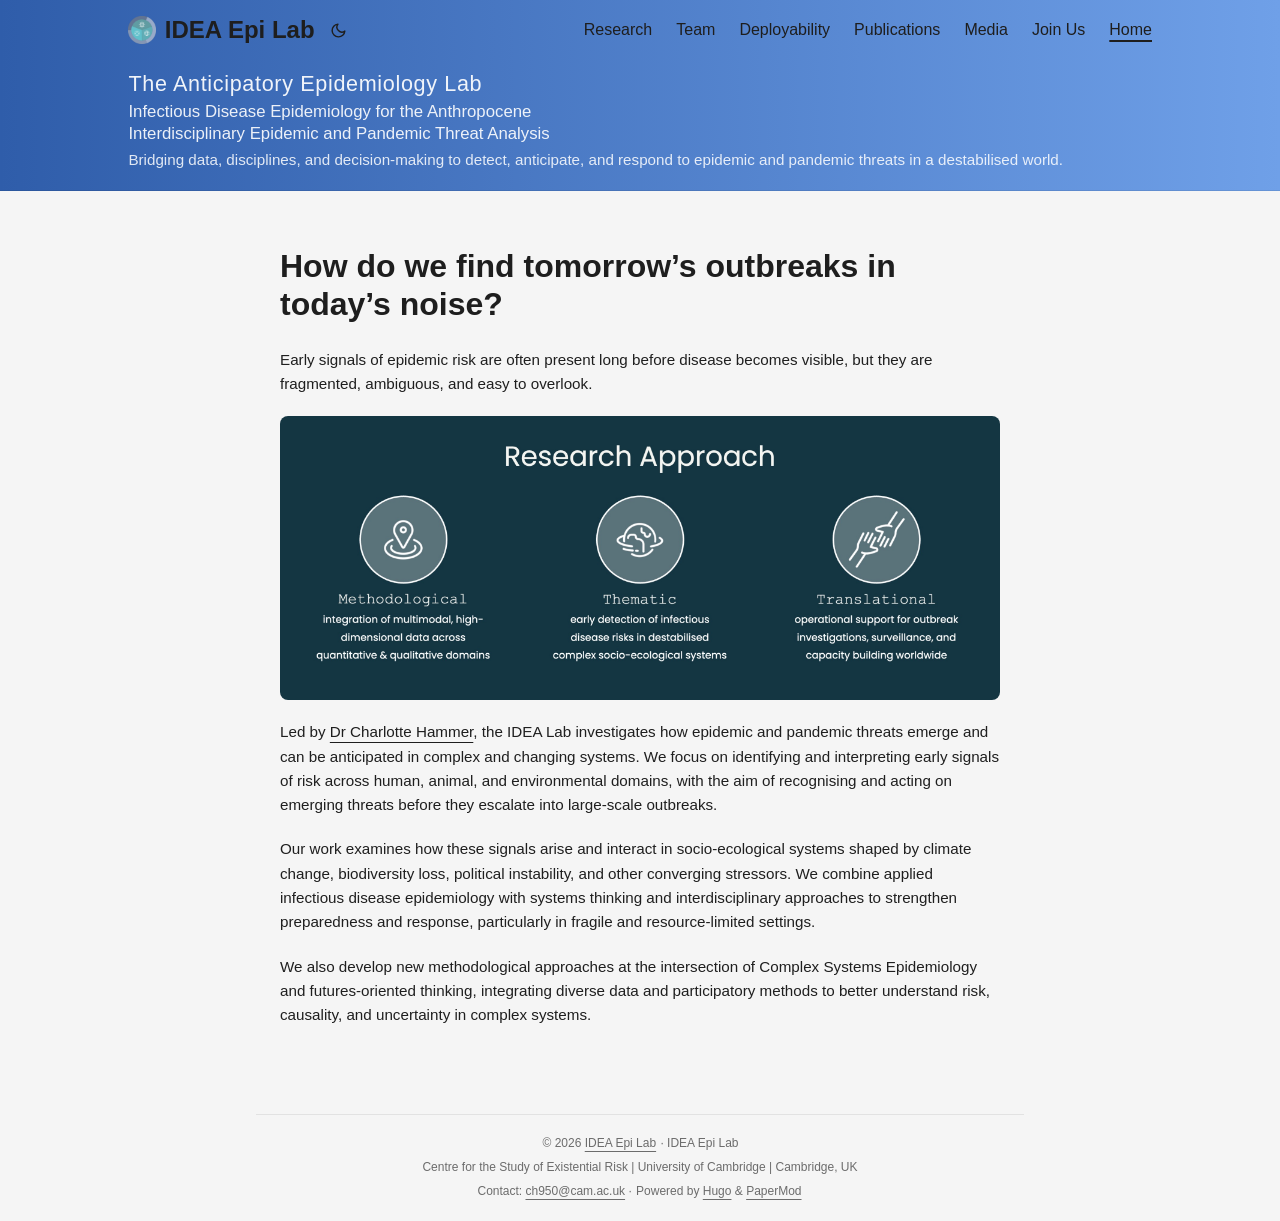
==== index.html @ 97a408ec "deploy: 36fe9ea71e158679e525eea25ab5da1176112f8e" ====
<!DOCTYPE html>
<html lang="en" dir="auto" data-theme="auto">

<head>
	<meta name="generator" content="Hugo 0.146.0"><meta charset="utf-8">
<meta http-equiv="X-UA-Compatible" content="IE=edge">
<meta name="viewport" content="width=device-width, initial-scale=1, shrink-to-fit=no">
<meta name="robots" content="index, follow">
<title>IDEA Epi Lab</title>

<meta name="description" content="">
<meta name="author" content="">
<link rel="canonical" href="/">
<link crossorigin="anonymous" href="/assets/css/stylesheet.9a3ee8f517fe91c975bdb61c42808f96fb627e36f46a444dd2a54beb703bd7c6.css" integrity="sha256-mj7o9Rf&#43;kcl1vbYcQoCPlvtifjb0akRN0qVL63A718Y=" rel="preload stylesheet" as="style">
<link rel="icon" href="/favicon.ico">
<link rel="icon" type="image/png" sizes="16x16" href="/favicon-16x16.png">
<link rel="icon" type="image/png" sizes="32x32" href="/favicon-32x32.png">
<link rel="apple-touch-icon" href="/apple-touch-icon.png">
<link rel="mask-icon" href="/safari-pinned-tab.svg">
<meta name="theme-color" content="#2e2e33">
<meta name="msapplication-TileColor" content="#2e2e33">
<link rel="alternate" type="application/rss+xml" href="/index.xml" title="rss">
<link rel="alternate" hreflang="en" href="/">
<noscript>
    <style>
        #theme-toggle,
        .top-link {
            display: none;
        }

    </style>
    <style>
        @media (prefers-color-scheme: dark) {
            :root {
                --theme: rgb(29, 30, 32);
                --entry: rgb(46, 46, 51);
                --primary: rgb(218, 218, 219);
                --secondary: rgb(155, 156, 157);
                --tertiary: rgb(65, 66, 68);
                --content: rgb(196, 196, 197);
                --code-block-bg: rgb(46, 46, 51);
                --code-bg: rgb(55, 56, 62);
                --border: rgb(51, 51, 51);
                color-scheme: dark;
            }

            .list {
                background: var(--theme);
            }

            .toc {
                background: var(--entry);
            }
        }

    </style>
</noscript>
<script>
    if (localStorage.getItem("pref-theme") === "dark") {
        document.querySelector("html").dataset.theme = 'dark';
    } else if (localStorage.getItem("pref-theme") === "light") {
       document.querySelector("html").dataset.theme = 'light';
    } else if (window.matchMedia('(prefers-color-scheme: dark)').matches) {
        document.querySelector("html").dataset.theme = 'dark';
    } else {
        document.querySelector("html").dataset.theme = 'light';
    }

</script><meta property="og:url" content="/">
  <meta property="og:site_name" content="IDEA Epi Lab">
  <meta property="og:title" content="IDEA Epi Lab">
  <meta property="og:description" content="How do we find tomorrow’s outbreaks in today’s noise? Early signals of epidemic risk are often present long before disease becomes visible, but they are fragmented, ambiguous, and easy to overlook.
Led by Dr Charlotte Hammer, the IDEA Lab investigates how epidemic and pandemic threats emerge and can be anticipated in complex and changing systems. We focus on identifying and interpreting early signals of risk across human, animal, and environmental domains, with the aim of recognising and acting on emerging threats before they escalate into large-scale outbreaks.">
  <meta property="og:locale" content="en">
  <meta property="og:type" content="website">

  <meta name="twitter:card" content="summary">
  <meta name="twitter:title" content="IDEA Epi Lab">
  <meta name="twitter:description" content="How do we find tomorrow’s outbreaks in today’s noise? Early signals of epidemic risk are often present long before disease becomes visible, but they are fragmented, ambiguous, and easy to overlook.
Led by Dr Charlotte Hammer, the IDEA Lab investigates how epidemic and pandemic threats emerge and can be anticipated in complex and changing systems. We focus on identifying and interpreting early signals of risk across human, animal, and environmental domains, with the aim of recognising and acting on emerging threats before they escalate into large-scale outbreaks.">

<script type="application/ld+json">
{
  "@context": "https://schema.org",
  "@type": "Organization",
  "name": "IDEA Epi Lab",
  "url": "/",
  "description": "",
  "logo": "/favicon.ico",
  "sameAs": [
      
  ]
}
</script>
</head>
<body class="list" id="top">
    <header class="header" style="background: linear-gradient(90deg, #2F5DAA 0%, #6FA0E8 100%);">
    <nav class="header-nav">
        <div class="logo">
            <a href="/" accesskey="h" title="IDEA Epi Lab (Alt + H)">
                <img src="/assets/images/icon-2.png" alt="" aria-label="logo"
                    height="28">IDEA Epi Lab</a>
            <div class="logo-switches">
                <button id="theme-toggle" class="theme-toggle" accesskey="t" title="(Alt + T)" aria-label="Toggle theme">
                    <svg class="moon" xmlns="http://www.w3.org/2000/svg" width="17" height="17" viewBox="0 0 24 24"
                        fill="none" stroke="currentColor" stroke-width="2" stroke-linecap="round"
                        stroke-linejoin="round">
                        <path d="M21 12.79A9 9 0 1 1 11.21 3 7 7 0 0 0 21 12.79z"></path>
                    </svg>
                    <svg class="sun" xmlns="http://www.w3.org/2000/svg" width="17" height="17" viewBox="0 0 24 24"
                        fill="none" stroke="currentColor" stroke-width="2" stroke-linecap="round"
                        stroke-linejoin="round">
                        <circle cx="12" cy="12" r="5"></circle>
                        <line x1="12" y1="1" x2="12" y2="3"></line>
                        <line x1="12" y1="21" x2="12" y2="23"></line>
                        <line x1="4.22" y1="4.22" x2="5.64" y2="5.64"></line>
                        <line x1="18.36" y1="18.36" x2="19.78" y2="19.78"></line>
                        <line x1="1" y1="12" x2="3" y2="12"></line>
                        <line x1="21" y1="12" x2="23" y2="12"></line>
                        <line x1="4.22" y1="19.78" x2="5.64" y2="18.36"></line>
                        <line x1="18.36" y1="5.64" x2="19.78" y2="4.22"></line>
                    </svg>
                </button>
            </div>
        </div>
        <ul id="menu" class="menu">
            <li>
                <a href="/research/" title="Research">
                    <span>Research</span>
                </a>
            </li>
            <li>
                <a href="/team/" title="Team">
                    <span>Team</span>
                </a>
            </li>
            <li>
                <a href="/deployability/" title="Deployability">
                    <span>Deployability</span>
                </a>
            </li>
            <li>
                <a href="/publications/" title="Publications">
                    <span>Publications</span>
                </a>
            </li>
            <li>
                <a href="/media/" title="Media">
                    <span>Media</span>
                </a>
            </li>
            <li>
                <a href="/join/" title="Join Us">
                    <span>Join Us</span>
                </a>
            </li>
            <li>
                <a href="/" title="Home">
                    <span class="active">Home</span>
                </a>
            </li>
        </ul>
    </nav>
    
<div style="
  background: linear-gradient(90deg, #2F5DAA 0%, #6FA0E8 100%);
  color: white;
  width: 100%;
  border-bottom: 1px solid rgba(0,0,0,0.08);
">

  <div style="
  width: min(1100px, 100%);
  margin: 0 auto;
  padding: 0.7rem 1.5rem 1.2rem 2.4rem;
  box-sizing: border-box;
">

    <div style="
  font-weight: 500;
  font-size: 1.35rem;
  line-height: 1.25;
  color: rgba(255,255,255,0.92);
  letter-spacing: 0.03em;
">
  The Anticipatory Epidemiology Lab
</div>


    <div style="
      font-weight: 500;
      font-size: 1.05rem;
      margin-top: 0.18rem;
      line-height: 1.3;
      color: rgba(255,255,255,0.9);
    ">
      Infectious Disease Epidemiology for the Anthropocene<br>
      Interdisciplinary Epidemic and Pandemic Threat Analysis
    </div>

    <div style="
      font-weight: 400;
      font-size: 0.95rem;
      margin-top: 0.35rem;
      line-height: 1.35;
      color: rgba(255,255,255,0.85);
    ">
      Bridging data, disciplines, and decision-making to detect, anticipate, and respond to epidemic and pandemic threats in a destabilised world.
    </div>

  </div>
</div>
    
</header>

<main class="main"> 
<div class="post-content md-content"><h2 id="how-do-we-find-tomorrows-outbreaks-in-todays-noise">How do we find tomorrow’s outbreaks in today’s noise?<a hidden class="anchor" aria-hidden="true" href="#how-do-we-find-tomorrows-outbreaks-in-todays-noise">#</a></h2>
<p>Early signals of epidemic risk are often present long before disease becomes visible, but they are fragmented, ambiguous, and easy to overlook.</p>
<p><img alt="Research Approach" loading="lazy" src="/assets/images/research_approach.jpg"></p>
<p>Led by <a href="/team/">Dr Charlotte Hammer</a>, the IDEA Lab investigates how epidemic and pandemic threats emerge and can be anticipated in complex and changing systems. We focus on identifying and interpreting early signals of risk across human, animal, and environmental domains, with the aim of recognising and acting on emerging threats before they escalate into large-scale outbreaks.</p>
<p>Our work examines how these signals arise and interact in socio-ecological systems shaped by climate change, biodiversity loss, political instability, and other converging stressors. We combine applied infectious disease epidemiology with systems thinking and interdisciplinary approaches to strengthen preparedness and response, particularly in fragile and resource-limited settings.</p>
<p>We also develop new methodological approaches at the intersection of Complex Systems Epidemiology and futures-oriented thinking, integrating diverse data and participatory methods to better understand risk, causality, and uncertainty in complex systems.</p>


</div>
    </main>
    
<footer class="footer">
        <span>&copy; 2026 <a href="/">IDEA Epi Lab</a></span> · 
        IDEA Epi Lab<br>
Centre for the Study of Existential Risk |
University of Cambridge |
Cambridge, UK<br>
Contact: <a href="mailto:ch950@cam.ac.uk">ch950@cam.ac.uk</a> · 

    
    
    <span>
        Powered by
        <a href="https://gohugo.io/?utm_source=papermod" rel="noopener" target="_blank">Hugo</a> &
        <a href="https://github.com/adityatelange/hugo-PaperMod/" rel="noopener" target="_blank">PaperMod</a>
    </span>
</footer>
<a href="#top" id="top-link" class="top-link hidden" aria-label="go to top" title="Go to Top (Alt + G)" accesskey="g">
    <svg xmlns="http://www.w3.org/2000/svg" viewBox="0 0 24 24" fill="none" stroke="currentColor" stroke-width="2"
        stroke-linecap="round" stroke-linejoin="round" class="feather feather-chevrons-up">
        <polyline points="17 11 12 6 7 11"></polyline>
        <polyline points="17 18 12 13 7 18"></polyline>
    </svg>
</a>

<script>
    let menu = document.getElementById('menu');
    if (menu) {
        
        const scrollPosition = localStorage.getItem("menu-scroll-position");
        if (scrollPosition) {
            menu.scrollLeft = parseInt(scrollPosition, 10);
        }
        
        menu.onscroll = function () {
            localStorage.setItem("menu-scroll-position", menu.scrollLeft);
        }
    }

    document.querySelectorAll('a[href^="#"]').forEach(anchor => {
        anchor.addEventListener("click", function (e) {
            e.preventDefault();
            var id = this.getAttribute("href").substr(1);
            if (!window.matchMedia('(prefers-reduced-motion: reduce)').matches) {
                document.querySelector(`[id='${decodeURIComponent(id)}']`).scrollIntoView({
                    behavior: "smooth"
                });
            } else {
                document.querySelector(`[id='${decodeURIComponent(id)}']`).scrollIntoView();
            }
            if (id === "top") {
                history.replaceState(null, null, " ");
            } else {
                history.pushState(null, null, `#${id}`);
            }
        });
    });

</script>
<script>
    var toplink = document.getElementById("top-link");
    window.onscroll = function () {
        const scrollThreshold = window.innerHeight;
        if (document.body.scrollTop > scrollThreshold || document.documentElement.scrollTop > scrollThreshold) {
            toplink.classList.remove("hidden");
        } else {
            toplink.classList.add("hidden");
        }
    };

</script>
<script>
    document.getElementById("theme-toggle").addEventListener("click", () => {
        const html = document.querySelector("html");
        if (html.dataset.theme === "dark") {
            html.dataset.theme = 'light';
            localStorage.setItem("pref-theme", 'light');
        } else {
            html.dataset.theme = 'dark';
            localStorage.setItem("pref-theme", 'dark');
        }
    })

</script>
</body>

</html>
---- assets/css/stylesheet.9a3ee8f517fe91c975bdb61c42808f96fb627e36f46a444dd2a54beb703bd7c6.css ----
/*
  PaperMod v8+
  License: MIT https://github.com/adityatelange/hugo-PaperMod/blob/master/LICENSE
  Copyright (c) 2020 nanxiaobei and adityatelange
  Copyright (c) 2021-2026 adityatelange
*/
:root{--gap:24px;--content-gap:20px;--nav-width:1024px;--main-width:720px;--header-height:60px;--footer-height:60px;--radius:8px;--theme:rgb(255, 255, 255);--entry:rgb(255, 255, 255);--primary:rgb(30, 30, 30);--secondary:rgb(108, 108, 108);--tertiary:rgb(214, 214, 214);--content:rgb(31, 31, 31);--code-block-bg:rgb(28, 29, 33);--code-bg:rgb(245, 245, 245);--border:rgb(238, 238, 238);color-scheme:light}:root[data-theme=dark]{--theme:rgb(29, 30, 32);--entry:rgb(46, 46, 51);--primary:rgb(218, 218, 219);--secondary:rgb(155, 156, 157);--tertiary:rgb(65, 66, 68);--content:rgb(196, 196, 197);--code-block-bg:rgb(46, 46, 51);--code-bg:rgb(55, 56, 62);--border:rgb(51, 51, 51);color-scheme:dark}.list{background:var(--code-bg)}[data-theme=dark] .list{background:var(--theme)}*,::after,::before{box-sizing:border-box}html{-webkit-tap-highlight-color:transparent;overflow-y:scroll;-webkit-text-size-adjust:100%;text-size-adjust:100%}a,button,body,h1,h2,h3,h4,h5,h6{color:var(--primary)}body{font-family:-apple-system,BlinkMacSystemFont,segoe ui,Roboto,Oxygen,Ubuntu,Cantarell,open sans,helvetica neue,sans-serif;font-size:18px;line-height:1.6;word-break:break-word;background:var(--theme)}article,aside,figcaption,figure,footer,header,hgroup,main,nav,section,table{display:block}h1,h2,h3,h4,h5,h6{line-height:1.2}h1,h2,h3,h4,h5,h6,p{margin-top:0;margin-bottom:0}ul{padding:0}a{text-decoration:none}body,figure,ul{margin:0}table{width:100%;border-collapse:collapse;border-spacing:0;overflow-x:auto;word-break:keep-all}button,input,textarea{padding:0;font:inherit;background:0 0;border:0}input,textarea{outline:0}button,input[type=button],input[type=submit]{cursor:pointer}input:-webkit-autofill,textarea:-webkit-autofill{box-shadow:0 0 0 50px var(--theme)inset}img{display:block;max-width:100%}.not-found{position:absolute;left:0;right:0;display:flex;align-items:center;justify-content:center;height:80%;font-size:160px;font-weight:700}.archive-posts{width:100%;font-size:16px}.archive-year{margin-top:40px}.archive-year:not(:last-of-type){border-bottom:2px solid var(--border)}.archive-month{display:flex;align-items:flex-start;padding:10px 0}.archive-month-header{margin:25px 0;width:200px}.archive-month:not(:last-of-type){border-bottom:1px solid var(--border)}.archive-entry{position:relative;padding:5px;margin:10px 0}.archive-entry-title{margin:5px 0;font-weight:400}.archive-count,.archive-meta{color:var(--secondary);font-size:14px}.footer,.top-link{font-size:12px;color:var(--secondary)}.footer{max-width:calc(var(--main-width) + var(--gap) * 2);margin:auto;padding:calc((var(--footer-height) - var(--gap))/2)var(--gap);text-align:center;line-height:24px}.footer span{margin-inline-start:1px;margin-inline-end:1px}.footer span:last-child{white-space:nowrap}.footer a{color:inherit;text-underline-offset:.25rem;text-decoration:underline}.top-link{position:fixed;bottom:4rem;right:2rem;z-index:99;background:var(--tertiary);width:2.5rem;height:2.5rem;padding:10px;border-radius:64px;transition:visibility .3s,opacity .3s cubic-bezier(.4,0,1,1)}.hidden{visibility:hidden;opacity:0}.top-link,.top-link svg{filter:drop-shadow(0 0 0 var(--theme))}.footer a:hover,.top-link:hover{color:var(--primary)}.header-nav{display:flex;flex-wrap:wrap;justify-content:space-between;max-width:calc(var(--nav-width) + var(--gap) * 2);margin:auto;line-height:var(--header-height);padding:0 var(--gap);column-gap:var(--gap)}.header-nav a{display:block}.logo,.menu{display:flex}.logo{align-items:center;column-gap:.55rem;flex-wrap:wrap}.logo a{font-size:24px;font-weight:700;display:flex;align-items:center;column-gap:.55rem}.logo a img,.logo a svg{pointer-events:none;border-radius:6px}.theme-toggle{padding:0 .4rem}[data-theme=dark] .moon{display:none}[data-theme=light] .sun{display:none}.logo-switches{display:inline-flex;gap:.4rem;align-items:inherit;min-height:stretch;flex-wrap:inherit}.logo-switches>*{min-height:inherit;align-items:center;display:inline-flex}.nav-sep{color:var(--secondary)}.lang-menu *{display:inherit;min-height:inherit;align-items:inherit}.lang-menu a{font-size:1rem;font-weight:500;padding:0 .4rem;display:inline-flex}.menu{list-style:none;word-break:keep-all;overflow-x:auto;white-space:nowrap;column-gap:var(--gap)}.menu a{font-size:16px}.menu .active{font-weight:500;text-decoration:underline;text-underline-offset:.3rem;text-decoration-thickness:2px}.main{position:relative;min-height:calc(100vh - var(--header-height) - var(--footer-height));max-width:calc(var(--main-width) + var(--gap) * 2);margin:auto;padding:var(--gap)}.page-header h1{font-size:40px}.pagination{display:flex}.pagination a{color:var(--theme);font-size:13px;line-height:36px;background:var(--primary);border-radius:calc(36px/2);padding:0 16px}.pagination .next{margin-inline-start:auto}.social-icons a{display:inline-flex;padding:10px}.social-icons a svg{height:26px;width:26px}code{direction:ltr}div.highlight,pre{position:relative}.copy-code{display:none;position:absolute;top:4px;right:4px;color:rgba(255,255,255,.8);background:rgba(78,78,78,.8);border-radius:var(--radius);padding:0 5px;font-size:14px;user-select:none}div.highlight:hover .copy-code,pre:hover .copy-code{display:block}.md-content h3,.md-content h4,.md-content h5,.md-content h6{margin:24px 0 16px}.md-content h1{margin:40px auto 32px;font-size:40px}.md-content h2{margin:32px auto 24px;font-size:32px}.md-content h3{font-size:24px}.md-content h4{font-size:16px}.md-content h5{font-size:14px}.md-content h6{font-size:12px}.md-content a:not(.anchor){text-underline-offset:.3rem;text-decoration:underline}.md-content del{text-decoration:line-through}.md-content dl:not(:last-child),.md-content ol:not(:last-child),.md-content p:not(:last-child),.md-content figure:not(:last-child),.md-content ul:not(:last-child){margin-bottom:var(--content-gap)}.md-content ol,.md-content ul{padding-inline-start:1.25rem}.md-content li{margin-top:.3rem}.md-content li p{margin-bottom:0}.md-content dl{display:flex;flex-wrap:wrap;margin:0}.md-content dt{width:25%;font-weight:700}.md-content dd{width:75%;margin-inline-start:0;padding-inline-start:10px}.md-content dd~dd,.md-content dt~dt{margin-top:10px}.md-content table{margin-bottom:var(--content-gap)}.md-content table th,.md-content table:not(.highlighttable,.highlight table,.gist .highlight) td{min-width:80px;padding:6px 13px;line-height:1.5;border:1px solid var(--border)}.md-content table th{text-align:start}.md-content table:not(.highlighttable) td code:only-child{margin:auto 0}.md-content .highlight table{border-radius:var(--radius)}.md-content .highlight:not(table){margin-bottom:var(--content-gap);background:var(--code-block-bg)!important;border-radius:var(--radius);direction:ltr}.md-content li>.highlight{margin-inline-end:0}.md-content ul pre{margin-inline-start:calc(var(--gap) * -2)}.md-content .highlight pre{margin:0}.md-content .highlighttable{table-layout:fixed}.md-content .highlighttable td:first-child{width:40px}.md-content .highlighttable td .linenodiv{padding-inline-end:0!important}.md-content .highlighttable td .highlight,.md-content .highlighttable td .linenodiv pre{margin-bottom:0}.post-content code{padding:.2rem .3rem;font-size:.78em;line-height:1.5;background:var(--code-bg);border-radius:.2rem}.md-content pre code{display:grid;margin:auto 0;padding:10px;color:#d5d5d6;background:var(--code-block-bg)!important;border-radius:var(--radius);overflow-x:auto;word-break:break-all}.md-content blockquote{margin:1rem 0;padding-inline-start:1rem;border-inline-start:.3rem solid var(--content)}.md-content hr{margin:30px 0;height:2px;background:var(--tertiary);border:0}.md-content iframe{max-width:100%}.md-content img{border-radius:var(--radius);margin:1rem 0}.md-content img[src*="#center"]{margin:1rem auto}.md-content figure.align-center{text-align:center}.md-content figure>figcaption{color:var(--primary);font-size:16px;font-weight:700;margin:8px 0 16px}.md-content figure>figcaption>p{color:var(--secondary);font-size:14px;font-weight:400}.md-content h1:hover .anchor,.md-content h2:hover .anchor,.md-content h3:hover .anchor,.md-content h4:hover .anchor,.md-content h5:hover .anchor,.md-content h6:hover .anchor{display:inline-flex;color:var(--secondary);margin-inline-start:.5em;font-weight:500;user-select:none}.anchor:hover{color:var(--content)!important}.md-content img.in-text{display:inline;margin:auto}mark{border-radius:2px;padding:0 2px}audio{display:block;width:100%;border:1px solid var(--border);border-radius:var(--radius);overflow:hidden;height:2.5rem;margin-bottom:var(--content-gap)}audio::-webkit-media-controls-enclosure{border-radius:0}video{border:1px solid var(--code-bg);border-radius:var(--radius);max-width:100%}.first-entry{position:relative;display:flex;flex-direction:column;justify-content:center;min-height:320px;margin:var(--gap)0 calc(var(--gap) * 2)}.first-entry .entry-header{overflow:hidden;display:-webkit-box;-webkit-box-orient:vertical;-webkit-line-clamp:3}.first-entry .entry-header h1{font-size:34px;line-height:1.3}.first-entry .entry-header h2{font-size:40px}.first-entry .entry-content{margin:14px 0;font-size:16px;-webkit-line-clamp:3}.first-entry .entry-footer{font-size:14px}.home-info .entry-content{--content-gap:0.5rem;-webkit-line-clamp:unset;margin:0}.home-info .social-icons a:first-of-type{padding-inline-start:0}.post-entry{position:relative;margin-bottom:var(--gap);padding:var(--gap);background:var(--entry);border-radius:var(--radius);transition:transform .25s ease;border:1px solid var(--border)}.post-entry:hover,.post-entry:focus-within{transform:translateY(-2px);border-color:var(--tertiary)}.tag-entry .entry-cover{display:none}.entry-header h2{font-size:24px;line-height:1.3}.entry-content{margin:8px 0;color:var(--secondary);font-size:14px;line-height:1.6;overflow:hidden;display:-webkit-box;-webkit-box-orient:vertical;-webkit-line-clamp:2}.home-info .entry-content p{margin-block-start:1em;margin-block-end:1em}.entry-footer{color:var(--secondary);font-size:13px}.entry-link{position:absolute;left:0;right:0;top:0;bottom:0;border-radius:var(--radius)}.entry-hint{color:var(--secondary)}.entry-hint-parent{display:flex;justify-content:space-between}.entry-cover{font-size:14px;margin-bottom:var(--gap);text-align:center;display:flex;flex-direction:column;gap:.5rem}.entry-cover img{border-radius:var(--radius);width:100%;height:auto}.entry-cover a{text-underline-offset:.3rem;text-decoration:underline}.page-header,.post-header{margin:24px auto var(--content-gap)}.post-title{font-size:40px}.post-description{margin-top:10px}.post-meta{margin-top:5px}.post-meta,.breadcrumbs{color:var(--secondary);font-size:14px}.breadcrumbs{display:flex;flex-wrap:wrap;align-items:center;gap:.2rem}.breadcrumbs a{font-size:16px}.breadcrumbs svg{height:1em}.i18n_list{display:inline-flex}.post-meta .i18n_list li{list-style:none;margin:auto 3px}.post-meta a,.toc a:hover{text-underline-offset:.3rem;text-decoration:underline}.post-meta a{color:var(--secondary);text-decoration-style:dotted}details.toc{margin-bottom:var(--content-gap);background:var(--code-bg);border-radius:var(--radius);border:1px solid var(--border)}[data-theme=dark] details.toc{background:var(--entry)}details.toc summary{padding:.3rem 1.2rem;border-radius:var(--radius)}details summary{cursor:pointer;display:list-item;width:100%;margin-inline-start:0;user-select:none}details .title{display:inline;font-weight:500;margin-inline-start:.2rem}details{interpolate-size:allow-keywords}details::details-content{height:0;opacity:0;overflow:clip;transition:height 150ms ease,opacity 150ms ease,content-visibility 150ms allow-discrete}details[open]::details-content{height:auto;opacity:1}details .inner{margin:0 2.4rem;padding-bottom:.6rem}details li ul{margin-inline-start:var(--gap)}.post-content{color:var(--content);margin:30px 0}.post-footer{margin-top:var(--content-gap)}.post-footer>*{margin-bottom:10px}.post-tags{display:flex;flex-wrap:wrap;gap:10px}.post-tags li{display:inline-block}.post-tags a,.share-buttons,.paginav{border-radius:var(--radius);background:var(--code-bg);border:1px solid var(--border)}.post-tags a{display:block;padding:0 14px;color:var(--secondary);font-size:14px;line-height:34px;background:var(--code-bg)}.post-tags a:hover,.paginav a:hover{background:var(--border)}.share-buttons{padding:10px;display:flex;justify-content:center;overflow-x:auto;gap:10px}.share-buttons li,.share-buttons a{display:inline-flex}.share-buttons a:not(:last-of-type){margin-inline-end:12px}.paginav{display:flex;line-height:1.2}.paginav .title{letter-spacing:1px;text-transform:uppercase;font-size:.8rem;color:var(--secondary)}.paginav a{width:50%;display:flex;flex-direction:column;gap:.5rem;padding:.8rem;border-radius:var(--radius)}.paginav span:hover:not(.title){text-underline-offset:.2rem;text-decoration:underline}.paginav .next{margin-inline-start:auto;text-align:right}[dir=rtl] .paginav .next{text-align:left}h1>a>svg{display:inline}.buttons,.main .profile{display:flex;justify-content:center}.main .profile{align-items:center;min-height:calc(100vh - var(--header-height) - var(--footer-height) - (var(--gap) * 2));text-align:center}.profile .profile_inner{display:flex;flex-direction:column;align-items:center;gap:1rem}.profile img{border-radius:50%}.buttons{flex-wrap:wrap;max-width:400px;gap:1rem}.button{background:var(--tertiary);border-radius:var(--radius);padding:.4rem .8rem}.searchbox input{padding:4px 10px;width:100%;color:var(--primary);font-weight:700;border:2px solid var(--tertiary);border-radius:var(--radius)}.searchResults li{list-style:none;border-radius:var(--radius);padding:10px 15px;position:relative;font-weight:500;display:flex;align-items:center;justify-content:space-between;background:var(--entry);transition:transform .25s ease;border:1px solid var(--border)}.searchResults{margin:var(--content-gap)0;width:100%;display:flex;flex-direction:column;gap:10px}.searchResults li:hover,.searchResults li:focus-within{transform:translateY(-2px);border-color:var(--tertiary)}.searchResults li .entry-link:focus{outline:2px solid var(--secondary);outline-offset:-2px}.terms-tags{display:flex;flex-wrap:wrap;gap:1em;margin-top:var(--content-gap)}.terms-tags li{display:inline-block;font-weight:500}.terms-tags a{display:block;padding:4px 10px;background:var(--tertiary);border-radius:var(--radius);transition:transform .1s}.bg{color:#cad3f5;background-color:#24273a}.chroma{color:#cad3f5;background-color:#24273a}.chroma .x{}.chroma .err{color:#ed8796}.chroma .cl{}.chroma .lnlinks{outline:none;text-decoration:none;color:inherit}.chroma .lntd{vertical-align:top;padding:0;margin:0;border:0}.chroma .lntable{border-spacing:0;padding:0;margin:0;border:0}.chroma .hl{background-color:#474733}.chroma .lnt{white-space:pre;-webkit-user-select:none;user-select:none;margin-right:.4em;padding:0 .4em;color:#8087a2}.chroma .ln{white-space:pre;-webkit-user-select:none;user-select:none;margin-right:.4em;padding:0 .4em;color:#8087a2}.chroma .line{display:flex}.chroma .k{color:#c6a0f6}.chroma .kc{color:#f5a97f}.chroma .kd{color:#ed8796}.chroma .kn{color:#8bd5ca}.chroma .kp{color:#c6a0f6}.chroma .kr{color:#c6a0f6}.chroma .kt{color:#ed8796}.chroma .n{}.chroma .na{color:#8aadf4}.chroma .nb{color:#91d7e3}.chroma .bp{color:#91d7e3}.chroma .nc{color:#eed49f}.chroma .no{color:#eed49f}.chroma .nd{color:#8aadf4;font-weight:700}.chroma .ni{color:#8bd5ca}.chroma .ne{color:#f5a97f}.chroma .nf{color:#8aadf4}.chroma .fm{color:#8aadf4}.chroma .nl{color:#91d7e3}.chroma .nn{color:#f5a97f}.chroma .nx{}.chroma .py{color:#f5a97f}.chroma .nt{color:#c6a0f6}.chroma .nv{color:#f4dbd6}.chroma .vc{color:#f4dbd6}.chroma .vg{color:#f4dbd6}.chroma .vi{color:#f4dbd6}.chroma .vm{color:#f4dbd6}.chroma .l{}.chroma .ld{}.chroma .s{color:#a6da95}.chroma .sa{color:#ed8796}.chroma .sb{color:#a6da95}.chroma .sc{color:#a6da95}.chroma .dl{color:#8aadf4}.chroma .sd{color:#6e738d}.chroma .s2{color:#a6da95}.chroma .se{color:#8aadf4}.chroma .sh{color:#6e738d}.chroma .si{color:#a6da95}.chroma .sx{color:#a6da95}.chroma .sr{color:#8bd5ca}.chroma .s1{color:#a6da95}.chroma .ss{color:#a6da95}.chroma .m{color:#f5a97f}.chroma .mb{color:#f5a97f}.chroma .mf{color:#f5a97f}.chroma .mh{color:#f5a97f}.chroma .mi{color:#f5a97f}.chroma .il{color:#f5a97f}.chroma .mo{color:#f5a97f}.chroma .o{color:#91d7e3;font-weight:700}.chroma .ow{color:#91d7e3;font-weight:700}.chroma .p{}.chroma .c{color:#6e738d;font-style:italic}.chroma .ch{color:#6e738d;font-style:italic}.chroma .cm{color:#6e738d;font-style:italic}.chroma .c1{color:#6e738d;font-style:italic}.chroma .cs{color:#6e738d;font-style:italic}.chroma .cp{color:#6e738d;font-style:italic}.chroma .cpf{color:#6e738d;font-weight:700;font-style:italic}.chroma .g{}.chroma .gd{color:#ed8796;background-color:#363a4f}.chroma .ge{font-style:italic}.chroma .gr{color:#ed8796}.chroma .gh{color:#f5a97f;font-weight:700}.chroma .gi{color:#a6da95;background-color:#363a4f}.chroma .go{}.chroma .gp{}.chroma .gs{font-weight:700}.chroma .gu{color:#f5a97f;font-weight:700}.chroma .gt{color:#ed8796}.chroma .gl{text-decoration:underline}.chroma .w{}.chroma{background-color:unset!important}.chroma .hl{display:flex}.chroma .lnt{padding:0 0 0 12px}.highlight pre.chroma code{padding:8px 0}.highlight pre.chroma .line .cl,.chroma .ln{padding:0 10px}.chroma .lntd:last-of-type{width:100%}@media screen and (max-width:768px){:root{--gap:14px}.profile img{transform:scale(.85)}.first-entry{min-height:260px}.archive-month{flex-direction:column}.archive-year{margin-top:20px}.footer{padding:calc((var(--footer-height) - var(--gap) - 10px)/2)var(--gap)}}@media screen and (max-width:900px){.list .top-link{transform:translateY(-5rem)}}@media screen and (max-width:340px){.share-buttons{justify-content:unset}}@media(prefers-reduced-motion){.terms-tags a:active,.button:active,.post-entry:active,.top-link,.searchResults .focus,.searchResults li:active{transform:none}}@import 'https://fonts.googleapis.com/css2?family=IBM+Plex+Sans:wght@400;500;600&display=swap';@import 'https://fonts.googleapis.com/css2?family=IBM+Plex+Serif:wght@500&display=swap';body,button,input,textarea{font-family:ibm plex sans,sans-serif;font-size:.95rem;line-height:1.6}h1,h2,h3,h4,h5,h6{font-family:ibm plex sans,sans-serif}h1{font-size:1.8rem}h2{font-size:1.5rem}h3{font-size:1.25rem}.footer{border-top:1px solid rgba(0,0,0,8%);margin-top:2rem;padding-top:1rem}
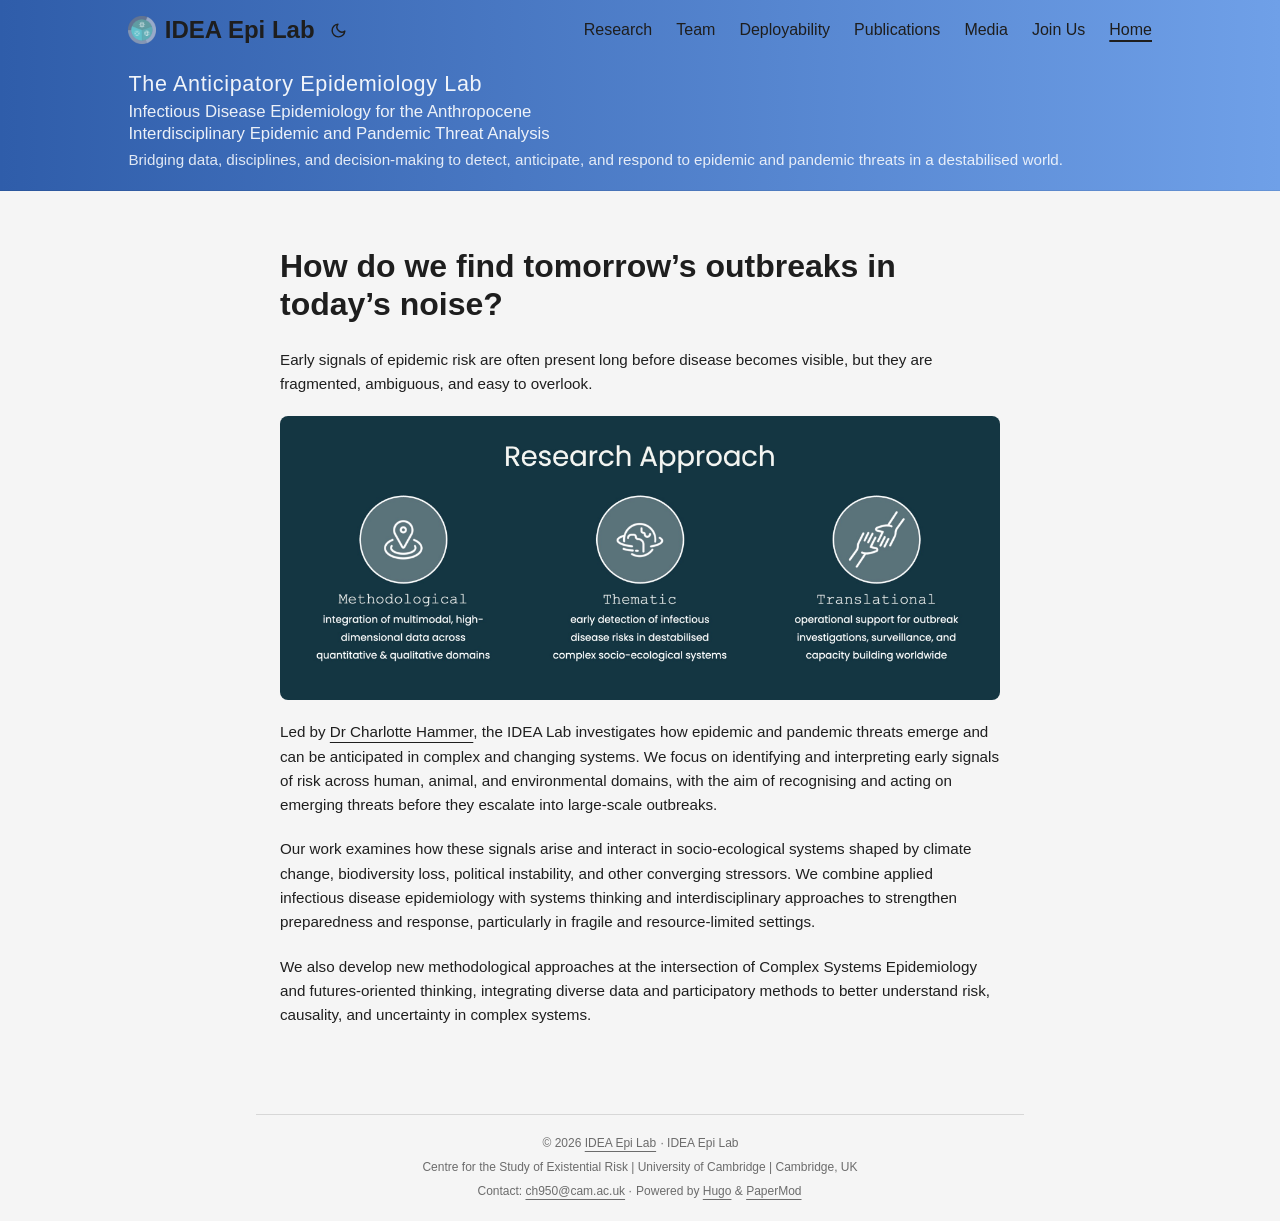
==== commit d7689a0b: "deploy: 19f6f4cc2849963c6074f38fc5a0376feb03fe3b" ====
--- a/index.html
+++ b/index.html
@@ -11,7 +11,7 @@
 <meta name="description" content="">
 <meta name="author" content="">
 <link rel="canonical" href="/">
-<link crossorigin="anonymous" href="/assets/css/stylesheet.9a3ee8f517fe91c975bdb61c42808f96fb627e36f46a444dd2a54beb703bd7c6.css" integrity="sha256-mj7o9Rf&#43;kcl1vbYcQoCPlvtifjb0akRN0qVL63A718Y=" rel="preload stylesheet" as="style">
+<link crossorigin="anonymous" href="/assets/css/stylesheet.72dac5d71eb8323e801fdf84e7610daf7d75c4a58e1578ff4abbbe58bcfc6608.css" integrity="sha256-ctrF1x64Mj6AH9&#43;E52ENr311xKWOFXj/Sru&#43;WLz8Zgg=" rel="preload stylesheet" as="style">
 <link rel="icon" href="/favicon.ico">
 <link rel="icon" type="image/png" sizes="16x16" href="/favicon-16x16.png">
 <link rel="icon" type="image/png" sizes="32x32" href="/favicon-32x32.png">
--- a/assets/css/stylesheet.72dac5d71eb8323e801fdf84e7610daf7d75c4a58e1578ff4abbbe58bcfc6608.css
+++ b/assets/css/stylesheet.72dac5d71eb8323e801fdf84e7610daf7d75c4a58e1578ff4abbbe58bcfc6608.css
@@ -0,0 +1,7 @@
+/*
+  PaperMod v8+
+  License: MIT https://github.com/adityatelange/hugo-PaperMod/blob/master/LICENSE
+  Copyright (c) 2020 nanxiaobei and adityatelange
+  Copyright (c) 2021-2026 adityatelange
+*/
+:root{--gap:24px;--content-gap:20px;--nav-width:1024px;--main-width:720px;--header-height:60px;--footer-height:60px;--radius:8px;--theme:rgb(255, 255, 255);--entry:rgb(255, 255, 255);--primary:rgb(30, 30, 30);--secondary:rgb(108, 108, 108);--tertiary:rgb(214, 214, 214);--content:rgb(31, 31, 31);--code-block-bg:rgb(28, 29, 33);--code-bg:rgb(245, 245, 245);--border:rgb(238, 238, 238);color-scheme:light}:root[data-theme=dark]{--theme:rgb(29, 30, 32);--entry:rgb(46, 46, 51);--primary:rgb(218, 218, 219);--secondary:rgb(155, 156, 157);--tertiary:rgb(65, 66, 68);--content:rgb(196, 196, 197);--code-block-bg:rgb(46, 46, 51);--code-bg:rgb(55, 56, 62);--border:rgb(51, 51, 51);color-scheme:dark}.list{background:var(--code-bg)}[data-theme=dark] .list{background:var(--theme)}*,::after,::before{box-sizing:border-box}html{-webkit-tap-highlight-color:transparent;overflow-y:scroll;-webkit-text-size-adjust:100%;text-size-adjust:100%}a,button,body,h1,h2,h3,h4,h5,h6{color:var(--primary)}body{font-family:-apple-system,BlinkMacSystemFont,segoe ui,Roboto,Oxygen,Ubuntu,Cantarell,open sans,helvetica neue,sans-serif;font-size:18px;line-height:1.6;word-break:break-word;background:var(--theme)}article,aside,figcaption,figure,footer,header,hgroup,main,nav,section,table{display:block}h1,h2,h3,h4,h5,h6{line-height:1.2}h1,h2,h3,h4,h5,h6,p{margin-top:0;margin-bottom:0}ul{padding:0}a{text-decoration:none}body,figure,ul{margin:0}table{width:100%;border-collapse:collapse;border-spacing:0;overflow-x:auto;word-break:keep-all}button,input,textarea{padding:0;font:inherit;background:0 0;border:0}input,textarea{outline:0}button,input[type=button],input[type=submit]{cursor:pointer}input:-webkit-autofill,textarea:-webkit-autofill{box-shadow:0 0 0 50px var(--theme)inset}img{display:block;max-width:100%}.not-found{position:absolute;left:0;right:0;display:flex;align-items:center;justify-content:center;height:80%;font-size:160px;font-weight:700}.archive-posts{width:100%;font-size:16px}.archive-year{margin-top:40px}.archive-year:not(:last-of-type){border-bottom:2px solid var(--border)}.archive-month{display:flex;align-items:flex-start;padding:10px 0}.archive-month-header{margin:25px 0;width:200px}.archive-month:not(:last-of-type){border-bottom:1px solid var(--border)}.archive-entry{position:relative;padding:5px;margin:10px 0}.archive-entry-title{margin:5px 0;font-weight:400}.archive-count,.archive-meta{color:var(--secondary);font-size:14px}.footer,.top-link{font-size:12px;color:var(--secondary)}.footer{max-width:calc(var(--main-width) + var(--gap) * 2);margin:auto;padding:calc((var(--footer-height) - var(--gap))/2)var(--gap);text-align:center;line-height:24px}.footer span{margin-inline-start:1px;margin-inline-end:1px}.footer span:last-child{white-space:nowrap}.footer a{color:inherit;text-underline-offset:.25rem;text-decoration:underline}.top-link{position:fixed;bottom:4rem;right:2rem;z-index:99;background:var(--tertiary);width:2.5rem;height:2.5rem;padding:10px;border-radius:64px;transition:visibility .3s,opacity .3s cubic-bezier(.4,0,1,1)}.hidden{visibility:hidden;opacity:0}.top-link,.top-link svg{filter:drop-shadow(0 0 0 var(--theme))}.footer a:hover,.top-link:hover{color:var(--primary)}.header-nav{display:flex;flex-wrap:wrap;justify-content:space-between;max-width:calc(var(--nav-width) + var(--gap) * 2);margin:auto;line-height:var(--header-height);padding:0 var(--gap);column-gap:var(--gap)}.header-nav a{display:block}.logo,.menu{display:flex}.logo{align-items:center;column-gap:.55rem;flex-wrap:wrap}.logo a{font-size:24px;font-weight:700;display:flex;align-items:center;column-gap:.55rem}.logo a img,.logo a svg{pointer-events:none;border-radius:6px}.theme-toggle{padding:0 .4rem}[data-theme=dark] .moon{display:none}[data-theme=light] .sun{display:none}.logo-switches{display:inline-flex;gap:.4rem;align-items:inherit;min-height:stretch;flex-wrap:inherit}.logo-switches>*{min-height:inherit;align-items:center;display:inline-flex}.nav-sep{color:var(--secondary)}.lang-menu *{display:inherit;min-height:inherit;align-items:inherit}.lang-menu a{font-size:1rem;font-weight:500;padding:0 .4rem;display:inline-flex}.menu{list-style:none;word-break:keep-all;overflow-x:auto;white-space:nowrap;column-gap:var(--gap)}.menu a{font-size:16px}.menu .active{font-weight:500;text-decoration:underline;text-underline-offset:.3rem;text-decoration-thickness:2px}.main{position:relative;min-height:calc(100vh - var(--header-height) - var(--footer-height));max-width:calc(var(--main-width) + var(--gap) * 2);margin:auto;padding:var(--gap)}.page-header h1{font-size:40px}.pagination{display:flex}.pagination a{color:var(--theme);font-size:13px;line-height:36px;background:var(--primary);border-radius:calc(36px/2);padding:0 16px}.pagination .next{margin-inline-start:auto}.social-icons a{display:inline-flex;padding:10px}.social-icons a svg{height:26px;width:26px}code{direction:ltr}div.highlight,pre{position:relative}.copy-code{display:none;position:absolute;top:4px;right:4px;color:rgba(255,255,255,.8);background:rgba(78,78,78,.8);border-radius:var(--radius);padding:0 5px;font-size:14px;user-select:none}div.highlight:hover .copy-code,pre:hover .copy-code{display:block}.md-content h3,.md-content h4,.md-content h5,.md-content h6{margin:24px 0 16px}.md-content h1{margin:40px auto 32px;font-size:40px}.md-content h2{margin:32px auto 24px;font-size:32px}.md-content h3{font-size:24px}.md-content h4{font-size:16px}.md-content h5{font-size:14px}.md-content h6{font-size:12px}.md-content a:not(.anchor){text-underline-offset:.3rem;text-decoration:underline}.md-content del{text-decoration:line-through}.md-content dl:not(:last-child),.md-content ol:not(:last-child),.md-content p:not(:last-child),.md-content figure:not(:last-child),.md-content ul:not(:last-child){margin-bottom:var(--content-gap)}.md-content ol,.md-content ul{padding-inline-start:1.25rem}.md-content li{margin-top:.3rem}.md-content li p{margin-bottom:0}.md-content dl{display:flex;flex-wrap:wrap;margin:0}.md-content dt{width:25%;font-weight:700}.md-content dd{width:75%;margin-inline-start:0;padding-inline-start:10px}.md-content dd~dd,.md-content dt~dt{margin-top:10px}.md-content table{margin-bottom:var(--content-gap)}.md-content table th,.md-content table:not(.highlighttable,.highlight table,.gist .highlight) td{min-width:80px;padding:6px 13px;line-height:1.5;border:1px solid var(--border)}.md-content table th{text-align:start}.md-content table:not(.highlighttable) td code:only-child{margin:auto 0}.md-content .highlight table{border-radius:var(--radius)}.md-content .highlight:not(table){margin-bottom:var(--content-gap);background:var(--code-block-bg)!important;border-radius:var(--radius);direction:ltr}.md-content li>.highlight{margin-inline-end:0}.md-content ul pre{margin-inline-start:calc(var(--gap) * -2)}.md-content .highlight pre{margin:0}.md-content .highlighttable{table-layout:fixed}.md-content .highlighttable td:first-child{width:40px}.md-content .highlighttable td .linenodiv{padding-inline-end:0!important}.md-content .highlighttable td .highlight,.md-content .highlighttable td .linenodiv pre{margin-bottom:0}.post-content code{padding:.2rem .3rem;font-size:.78em;line-height:1.5;background:var(--code-bg);border-radius:.2rem}.md-content pre code{display:grid;margin:auto 0;padding:10px;color:#d5d5d6;background:var(--code-block-bg)!important;border-radius:var(--radius);overflow-x:auto;word-break:break-all}.md-content blockquote{margin:1rem 0;padding-inline-start:1rem;border-inline-start:.3rem solid var(--content)}.md-content hr{margin:30px 0;height:2px;background:var(--tertiary);border:0}.md-content iframe{max-width:100%}.md-content img{border-radius:var(--radius);margin:1rem 0}.md-content img[src*="#center"]{margin:1rem auto}.md-content figure.align-center{text-align:center}.md-content figure>figcaption{color:var(--primary);font-size:16px;font-weight:700;margin:8px 0 16px}.md-content figure>figcaption>p{color:var(--secondary);font-size:14px;font-weight:400}.md-content h1:hover .anchor,.md-content h2:hover .anchor,.md-content h3:hover .anchor,.md-content h4:hover .anchor,.md-content h5:hover .anchor,.md-content h6:hover .anchor{display:inline-flex;color:var(--secondary);margin-inline-start:.5em;font-weight:500;user-select:none}.anchor:hover{color:var(--content)!important}.md-content img.in-text{display:inline;margin:auto}mark{border-radius:2px;padding:0 2px}audio{display:block;width:100%;border:1px solid var(--border);border-radius:var(--radius);overflow:hidden;height:2.5rem;margin-bottom:var(--content-gap)}audio::-webkit-media-controls-enclosure{border-radius:0}video{border:1px solid var(--code-bg);border-radius:var(--radius);max-width:100%}.first-entry{position:relative;display:flex;flex-direction:column;justify-content:center;min-height:320px;margin:var(--gap)0 calc(var(--gap) * 2)}.first-entry .entry-header{overflow:hidden;display:-webkit-box;-webkit-box-orient:vertical;-webkit-line-clamp:3}.first-entry .entry-header h1{font-size:34px;line-height:1.3}.first-entry .entry-header h2{font-size:40px}.first-entry .entry-content{margin:14px 0;font-size:16px;-webkit-line-clamp:3}.first-entry .entry-footer{font-size:14px}.home-info .entry-content{--content-gap:0.5rem;-webkit-line-clamp:unset;margin:0}.home-info .social-icons a:first-of-type{padding-inline-start:0}.post-entry{position:relative;margin-bottom:var(--gap);padding:var(--gap);background:var(--entry);border-radius:var(--radius);transition:transform .25s ease;border:1px solid var(--border)}.post-entry:hover,.post-entry:focus-within{transform:translateY(-2px);border-color:var(--tertiary)}.tag-entry .entry-cover{display:none}.entry-header h2{font-size:24px;line-height:1.3}.entry-content{margin:8px 0;color:var(--secondary);font-size:14px;line-height:1.6;overflow:hidden;display:-webkit-box;-webkit-box-orient:vertical;-webkit-line-clamp:2}.home-info .entry-content p{margin-block-start:1em;margin-block-end:1em}.entry-footer{color:var(--secondary);font-size:13px}.entry-link{position:absolute;left:0;right:0;top:0;bottom:0;border-radius:var(--radius)}.entry-hint{color:var(--secondary)}.entry-hint-parent{display:flex;justify-content:space-between}.entry-cover{font-size:14px;margin-bottom:var(--gap);text-align:center;display:flex;flex-direction:column;gap:.5rem}.entry-cover img{border-radius:var(--radius);width:100%;height:auto}.entry-cover a{text-underline-offset:.3rem;text-decoration:underline}.page-header,.post-header{margin:24px auto var(--content-gap)}.post-title{font-size:40px}.post-description{margin-top:10px}.post-meta{margin-top:5px}.post-meta,.breadcrumbs{color:var(--secondary);font-size:14px}.breadcrumbs{display:flex;flex-wrap:wrap;align-items:center;gap:.2rem}.breadcrumbs a{font-size:16px}.breadcrumbs svg{height:1em}.i18n_list{display:inline-flex}.post-meta .i18n_list li{list-style:none;margin:auto 3px}.post-meta a,.toc a:hover{text-underline-offset:.3rem;text-decoration:underline}.post-meta a{color:var(--secondary);text-decoration-style:dotted}details.toc{margin-bottom:var(--content-gap);background:var(--code-bg);border-radius:var(--radius);border:1px solid var(--border)}[data-theme=dark] details.toc{background:var(--entry)}details.toc summary{padding:.3rem 1.2rem;border-radius:var(--radius)}details summary{cursor:pointer;display:list-item;width:100%;margin-inline-start:0;user-select:none}details .title{display:inline;font-weight:500;margin-inline-start:.2rem}details{interpolate-size:allow-keywords}details::details-content{height:0;opacity:0;overflow:clip;transition:height 150ms ease,opacity 150ms ease,content-visibility 150ms allow-discrete}details[open]::details-content{height:auto;opacity:1}details .inner{margin:0 2.4rem;padding-bottom:.6rem}details li ul{margin-inline-start:var(--gap)}.post-content{color:var(--content);margin:30px 0}.post-footer{margin-top:var(--content-gap)}.post-footer>*{margin-bottom:10px}.post-tags{display:flex;flex-wrap:wrap;gap:10px}.post-tags li{display:inline-block}.post-tags a,.share-buttons,.paginav{border-radius:var(--radius);background:var(--code-bg);border:1px solid var(--border)}.post-tags a{display:block;padding:0 14px;color:var(--secondary);font-size:14px;line-height:34px;background:var(--code-bg)}.post-tags a:hover,.paginav a:hover{background:var(--border)}.share-buttons{padding:10px;display:flex;justify-content:center;overflow-x:auto;gap:10px}.share-buttons li,.share-buttons a{display:inline-flex}.share-buttons a:not(:last-of-type){margin-inline-end:12px}.paginav{display:flex;line-height:1.2}.paginav .title{letter-spacing:1px;text-transform:uppercase;font-size:.8rem;color:var(--secondary)}.paginav a{width:50%;display:flex;flex-direction:column;gap:.5rem;padding:.8rem;border-radius:var(--radius)}.paginav span:hover:not(.title){text-underline-offset:.2rem;text-decoration:underline}.paginav .next{margin-inline-start:auto;text-align:right}[dir=rtl] .paginav .next{text-align:left}h1>a>svg{display:inline}.buttons,.main .profile{display:flex;justify-content:center}.main .profile{align-items:center;min-height:calc(100vh - var(--header-height) - var(--footer-height) - (var(--gap) * 2));text-align:center}.profile .profile_inner{display:flex;flex-direction:column;align-items:center;gap:1rem}.profile img{border-radius:50%}.buttons{flex-wrap:wrap;max-width:400px;gap:1rem}.button{background:var(--tertiary);border-radius:var(--radius);padding:.4rem .8rem}.searchbox input{padding:4px 10px;width:100%;color:var(--primary);font-weight:700;border:2px solid var(--tertiary);border-radius:var(--radius)}.searchResults li{list-style:none;border-radius:var(--radius);padding:10px 15px;position:relative;font-weight:500;display:flex;align-items:center;justify-content:space-between;background:var(--entry);transition:transform .25s ease;border:1px solid var(--border)}.searchResults{margin:var(--content-gap)0;width:100%;display:flex;flex-direction:column;gap:10px}.searchResults li:hover,.searchResults li:focus-within{transform:translateY(-2px);border-color:var(--tertiary)}.searchResults li .entry-link:focus{outline:2px solid var(--secondary);outline-offset:-2px}.terms-tags{display:flex;flex-wrap:wrap;gap:1em;margin-top:var(--content-gap)}.terms-tags li{display:inline-block;font-weight:500}.terms-tags a{display:block;padding:4px 10px;background:var(--tertiary);border-radius:var(--radius);transition:transform .1s}.bg{color:#cad3f5;background-color:#24273a}.chroma{color:#cad3f5;background-color:#24273a}.chroma .x{}.chroma .err{color:#ed8796}.chroma .cl{}.chroma .lnlinks{outline:none;text-decoration:none;color:inherit}.chroma .lntd{vertical-align:top;padding:0;margin:0;border:0}.chroma .lntable{border-spacing:0;padding:0;margin:0;border:0}.chroma .hl{background-color:#474733}.chroma .lnt{white-space:pre;-webkit-user-select:none;user-select:none;margin-right:.4em;padding:0 .4em;color:#8087a2}.chroma .ln{white-space:pre;-webkit-user-select:none;user-select:none;margin-right:.4em;padding:0 .4em;color:#8087a2}.chroma .line{display:flex}.chroma .k{color:#c6a0f6}.chroma .kc{color:#f5a97f}.chroma .kd{color:#ed8796}.chroma .kn{color:#8bd5ca}.chroma .kp{color:#c6a0f6}.chroma .kr{color:#c6a0f6}.chroma .kt{color:#ed8796}.chroma .n{}.chroma .na{color:#8aadf4}.chroma .nb{color:#91d7e3}.chroma .bp{color:#91d7e3}.chroma .nc{color:#eed49f}.chroma .no{color:#eed49f}.chroma .nd{color:#8aadf4;font-weight:700}.chroma .ni{color:#8bd5ca}.chroma .ne{color:#f5a97f}.chroma .nf{color:#8aadf4}.chroma .fm{color:#8aadf4}.chroma .nl{color:#91d7e3}.chroma .nn{color:#f5a97f}.chroma .nx{}.chroma .py{color:#f5a97f}.chroma .nt{color:#c6a0f6}.chroma .nv{color:#f4dbd6}.chroma .vc{color:#f4dbd6}.chroma .vg{color:#f4dbd6}.chroma .vi{color:#f4dbd6}.chroma .vm{color:#f4dbd6}.chroma .l{}.chroma .ld{}.chroma .s{color:#a6da95}.chroma .sa{color:#ed8796}.chroma .sb{color:#a6da95}.chroma .sc{color:#a6da95}.chroma .dl{color:#8aadf4}.chroma .sd{color:#6e738d}.chroma .s2{color:#a6da95}.chroma .se{color:#8aadf4}.chroma .sh{color:#6e738d}.chroma .si{color:#a6da95}.chroma .sx{color:#a6da95}.chroma .sr{color:#8bd5ca}.chroma .s1{color:#a6da95}.chroma .ss{color:#a6da95}.chroma .m{color:#f5a97f}.chroma .mb{color:#f5a97f}.chroma .mf{color:#f5a97f}.chroma .mh{color:#f5a97f}.chroma .mi{color:#f5a97f}.chroma .il{color:#f5a97f}.chroma .mo{color:#f5a97f}.chroma .o{color:#91d7e3;font-weight:700}.chroma .ow{color:#91d7e3;font-weight:700}.chroma .p{}.chroma .c{color:#6e738d;font-style:italic}.chroma .ch{color:#6e738d;font-style:italic}.chroma .cm{color:#6e738d;font-style:italic}.chroma .c1{color:#6e738d;font-style:italic}.chroma .cs{color:#6e738d;font-style:italic}.chroma .cp{color:#6e738d;font-style:italic}.chroma .cpf{color:#6e738d;font-weight:700;font-style:italic}.chroma .g{}.chroma .gd{color:#ed8796;background-color:#363a4f}.chroma .ge{font-style:italic}.chroma .gr{color:#ed8796}.chroma .gh{color:#f5a97f;font-weight:700}.chroma .gi{color:#a6da95;background-color:#363a4f}.chroma .go{}.chroma .gp{}.chroma .gs{font-weight:700}.chroma .gu{color:#f5a97f;font-weight:700}.chroma .gt{color:#ed8796}.chroma .gl{text-decoration:underline}.chroma .w{}.chroma{background-color:unset!important}.chroma .hl{display:flex}.chroma .lnt{padding:0 0 0 12px}.highlight pre.chroma code{padding:8px 0}.highlight pre.chroma .line .cl,.chroma .ln{padding:0 10px}.chroma .lntd:last-of-type{width:100%}@media screen and (max-width:768px){:root{--gap:14px}.profile img{transform:scale(.85)}.first-entry{min-height:260px}.archive-month{flex-direction:column}.archive-year{margin-top:20px}.footer{padding:calc((var(--footer-height) - var(--gap) - 10px)/2)var(--gap)}}@media screen and (max-width:900px){.list .top-link{transform:translateY(-5rem)}}@media screen and (max-width:340px){.share-buttons{justify-content:unset}}@media(prefers-reduced-motion){.terms-tags a:active,.button:active,.post-entry:active,.top-link,.searchResults .focus,.searchResults li:active{transform:none}}@import 'https://fonts.googleapis.com/css2?family=IBM+Plex+Sans:wght@400;500;600&display=swap';@import 'https://fonts.googleapis.com/css2?family=IBM+Plex+Serif:wght@500&display=swap';body,button,input,textarea{font-family:ibm plex sans,sans-serif;font-size:.95rem;line-height:1.6}h1,h2,h3,h4,h5,h6{font-family:ibm plex sans,sans-serif}h1{font-size:1.8rem}h2{font-size:1.5rem}h3{font-size:1.25rem}.footer{border-top:1px solid rgba(0,0,0,.12);margin-top:2rem;padding-top:1rem}
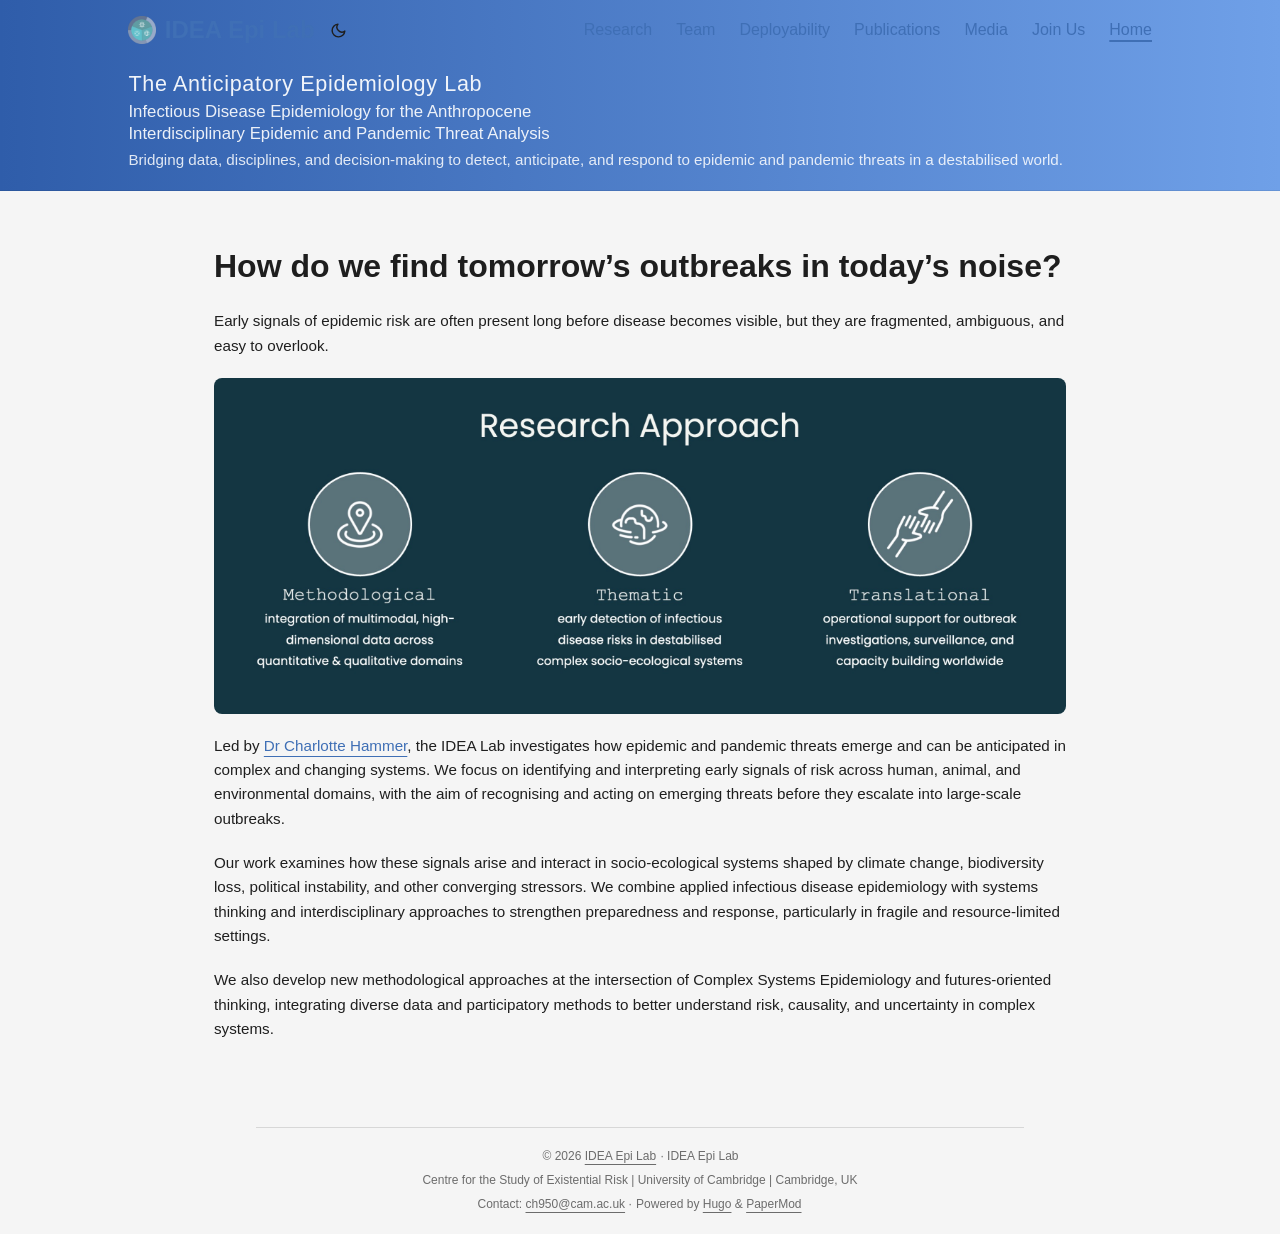
==== commit 31c26718: "deploy: c27d09bb505e3d156cec85c98f5c6e5c79b13638" ====
--- a/index.html
+++ b/index.html
@@ -1,5 +1,5 @@
 <!DOCTYPE html>
-<html lang="en" dir="auto" data-theme="auto">
+<html lang="en" dir="auto" data-theme="light">
 
 <head>
 	<meta name="generator" content="Hugo 0.146.0"><meta charset="utf-8">
@@ -11,7 +11,7 @@
 <meta name="description" content="">
 <meta name="author" content="">
 <link rel="canonical" href="/">
-<link crossorigin="anonymous" href="/assets/css/stylesheet.72dac5d71eb8323e801fdf84e7610daf7d75c4a58e1578ff4abbbe58bcfc6608.css" integrity="sha256-ctrF1x64Mj6AH9&#43;E52ENr311xKWOFXj/Sru&#43;WLz8Zgg=" rel="preload stylesheet" as="style">
+<link crossorigin="anonymous" href="/assets/css/stylesheet.d33ea77fbf6c9d1ff27b268009a4e876e3320324078d778f499924d9c5d6eb32.css" integrity="sha256-0z6nf79snR/yeyaACaToduMyAyQHjXePSZkk2cXW6zI=" rel="preload stylesheet" as="style">
 <link rel="icon" href="/favicon.ico">
 <link rel="icon" type="image/png" sizes="16x16" href="/favicon-16x16.png">
 <link rel="icon" type="image/png" sizes="32x32" href="/favicon-32x32.png">
@@ -29,41 +29,10 @@
         }
 
     </style>
-    <style>
-        @media (prefers-color-scheme: dark) {
-            :root {
-                --theme: rgb(29, 30, 32);
-                --entry: rgb(46, 46, 51);
-                --primary: rgb(218, 218, 219);
-                --secondary: rgb(155, 156, 157);
-                --tertiary: rgb(65, 66, 68);
-                --content: rgb(196, 196, 197);
-                --code-block-bg: rgb(46, 46, 51);
-                --code-bg: rgb(55, 56, 62);
-                --border: rgb(51, 51, 51);
-                color-scheme: dark;
-            }
-
-            .list {
-                background: var(--theme);
-            }
-
-            .toc {
-                background: var(--entry);
-            }
-        }
-
-    </style>
 </noscript>
 <script>
     if (localStorage.getItem("pref-theme") === "dark") {
         document.querySelector("html").dataset.theme = 'dark';
-    } else if (localStorage.getItem("pref-theme") === "light") {
-       document.querySelector("html").dataset.theme = 'light';
-    } else if (window.matchMedia('(prefers-color-scheme: dark)').matches) {
-        document.querySelector("html").dataset.theme = 'dark';
-    } else {
-        document.querySelector("html").dataset.theme = 'light';
     }
 
 </script><meta property="og:url" content="/">
--- a/assets/css/stylesheet.d33ea77fbf6c9d1ff27b268009a4e876e3320324078d778f499924d9c5d6eb32.css
+++ b/assets/css/stylesheet.d33ea77fbf6c9d1ff27b268009a4e876e3320324078d778f499924d9c5d6eb32.css
@@ -0,0 +1,7 @@
+/*
+  PaperMod v8+
+  License: MIT https://github.com/adityatelange/hugo-PaperMod/blob/master/LICENSE
+  Copyright (c) 2020 nanxiaobei and adityatelange
+  Copyright (c) 2021-2026 adityatelange
+*/
+:root{--gap:24px;--content-gap:20px;--nav-width:1024px;--main-width:720px;--header-height:60px;--footer-height:60px;--radius:8px;--theme:rgb(255, 255, 255);--entry:rgb(255, 255, 255);--primary:rgb(30, 30, 30);--secondary:rgb(108, 108, 108);--tertiary:rgb(214, 214, 214);--content:rgb(31, 31, 31);--code-block-bg:rgb(28, 29, 33);--code-bg:rgb(245, 245, 245);--border:rgb(238, 238, 238);color-scheme:light}:root[data-theme=dark]{--theme:rgb(29, 30, 32);--entry:rgb(46, 46, 51);--primary:rgb(218, 218, 219);--secondary:rgb(155, 156, 157);--tertiary:rgb(65, 66, 68);--content:rgb(196, 196, 197);--code-block-bg:rgb(46, 46, 51);--code-bg:rgb(55, 56, 62);--border:rgb(51, 51, 51);color-scheme:dark}.list{background:var(--code-bg)}[data-theme=dark] .list{background:var(--theme)}*,::after,::before{box-sizing:border-box}html{-webkit-tap-highlight-color:transparent;overflow-y:scroll;-webkit-text-size-adjust:100%;text-size-adjust:100%}a,button,body,h1,h2,h3,h4,h5,h6{color:var(--primary)}body{font-family:-apple-system,BlinkMacSystemFont,segoe ui,Roboto,Oxygen,Ubuntu,Cantarell,open sans,helvetica neue,sans-serif;font-size:18px;line-height:1.6;word-break:break-word;background:var(--theme)}article,aside,figcaption,figure,footer,header,hgroup,main,nav,section,table{display:block}h1,h2,h3,h4,h5,h6{line-height:1.2}h1,h2,h3,h4,h5,h6,p{margin-top:0;margin-bottom:0}ul{padding:0}a{text-decoration:none}body,figure,ul{margin:0}table{width:100%;border-collapse:collapse;border-spacing:0;overflow-x:auto;word-break:keep-all}button,input,textarea{padding:0;font:inherit;background:0 0;border:0}input,textarea{outline:0}button,input[type=button],input[type=submit]{cursor:pointer}input:-webkit-autofill,textarea:-webkit-autofill{box-shadow:0 0 0 50px var(--theme)inset}img{display:block;max-width:100%}.not-found{position:absolute;left:0;right:0;display:flex;align-items:center;justify-content:center;height:80%;font-size:160px;font-weight:700}.archive-posts{width:100%;font-size:16px}.archive-year{margin-top:40px}.archive-year:not(:last-of-type){border-bottom:2px solid var(--border)}.archive-month{display:flex;align-items:flex-start;padding:10px 0}.archive-month-header{margin:25px 0;width:200px}.archive-month:not(:last-of-type){border-bottom:1px solid var(--border)}.archive-entry{position:relative;padding:5px;margin:10px 0}.archive-entry-title{margin:5px 0;font-weight:400}.archive-count,.archive-meta{color:var(--secondary);font-size:14px}.footer,.top-link{font-size:12px;color:var(--secondary)}.footer{max-width:calc(var(--main-width) + var(--gap) * 2);margin:auto;padding:calc((var(--footer-height) - var(--gap))/2)var(--gap);text-align:center;line-height:24px}.footer span{margin-inline-start:1px;margin-inline-end:1px}.footer span:last-child{white-space:nowrap}.footer a{color:inherit;text-underline-offset:.25rem;text-decoration:underline}.top-link{position:fixed;bottom:4rem;right:2rem;z-index:99;background:var(--tertiary);width:2.5rem;height:2.5rem;padding:10px;border-radius:64px;transition:visibility .3s,opacity .3s cubic-bezier(.4,0,1,1)}.hidden{visibility:hidden;opacity:0}.top-link,.top-link svg{filter:drop-shadow(0 0 0 var(--theme))}.footer a:hover,.top-link:hover{color:var(--primary)}.header-nav{display:flex;flex-wrap:wrap;justify-content:space-between;max-width:calc(var(--nav-width) + var(--gap) * 2);margin:auto;line-height:var(--header-height);padding:0 var(--gap);column-gap:var(--gap)}.header-nav a{display:block}.logo,.menu{display:flex}.logo{align-items:center;column-gap:.55rem;flex-wrap:wrap}.logo a{font-size:24px;font-weight:700;display:flex;align-items:center;column-gap:.55rem}.logo a img,.logo a svg{pointer-events:none;border-radius:6px}.theme-toggle{padding:0 .4rem}[data-theme=dark] .moon{display:none}[data-theme=light] .sun{display:none}.logo-switches{display:inline-flex;gap:.4rem;align-items:inherit;min-height:stretch;flex-wrap:inherit}.logo-switches>*{min-height:inherit;align-items:center;display:inline-flex}.nav-sep{color:var(--secondary)}.lang-menu *{display:inherit;min-height:inherit;align-items:inherit}.lang-menu a{font-size:1rem;font-weight:500;padding:0 .4rem;display:inline-flex}.menu{list-style:none;word-break:keep-all;overflow-x:auto;white-space:nowrap;column-gap:var(--gap)}.menu a{font-size:16px}.menu .active{font-weight:500;text-decoration:underline;text-underline-offset:.3rem;text-decoration-thickness:2px}.main{position:relative;min-height:calc(100vh - var(--header-height) - var(--footer-height));max-width:calc(var(--main-width) + var(--gap) * 2);margin:auto;padding:var(--gap)}.page-header h1{font-size:40px}.pagination{display:flex}.pagination a{color:var(--theme);font-size:13px;line-height:36px;background:var(--primary);border-radius:calc(36px/2);padding:0 16px}.pagination .next{margin-inline-start:auto}.social-icons a{display:inline-flex;padding:10px}.social-icons a svg{height:26px;width:26px}code{direction:ltr}div.highlight,pre{position:relative}.copy-code{display:none;position:absolute;top:4px;right:4px;color:rgba(255,255,255,.8);background:rgba(78,78,78,.8);border-radius:var(--radius);padding:0 5px;font-size:14px;user-select:none}div.highlight:hover .copy-code,pre:hover .copy-code{display:block}.md-content h3,.md-content h4,.md-content h5,.md-content h6{margin:24px 0 16px}.md-content h1{margin:40px auto 32px;font-size:40px}.md-content h2{margin:32px auto 24px;font-size:32px}.md-content h3{font-size:24px}.md-content h4{font-size:16px}.md-content h5{font-size:14px}.md-content h6{font-size:12px}.md-content a:not(.anchor){text-underline-offset:.3rem;text-decoration:underline}.md-content del{text-decoration:line-through}.md-content dl:not(:last-child),.md-content ol:not(:last-child),.md-content p:not(:last-child),.md-content figure:not(:last-child),.md-content ul:not(:last-child){margin-bottom:var(--content-gap)}.md-content ol,.md-content ul{padding-inline-start:1.25rem}.md-content li{margin-top:.3rem}.md-content li p{margin-bottom:0}.md-content dl{display:flex;flex-wrap:wrap;margin:0}.md-content dt{width:25%;font-weight:700}.md-content dd{width:75%;margin-inline-start:0;padding-inline-start:10px}.md-content dd~dd,.md-content dt~dt{margin-top:10px}.md-content table{margin-bottom:var(--content-gap)}.md-content table th,.md-content table:not(.highlighttable,.highlight table,.gist .highlight) td{min-width:80px;padding:6px 13px;line-height:1.5;border:1px solid var(--border)}.md-content table th{text-align:start}.md-content table:not(.highlighttable) td code:only-child{margin:auto 0}.md-content .highlight table{border-radius:var(--radius)}.md-content .highlight:not(table){margin-bottom:var(--content-gap);background:var(--code-block-bg)!important;border-radius:var(--radius);direction:ltr}.md-content li>.highlight{margin-inline-end:0}.md-content ul pre{margin-inline-start:calc(var(--gap) * -2)}.md-content .highlight pre{margin:0}.md-content .highlighttable{table-layout:fixed}.md-content .highlighttable td:first-child{width:40px}.md-content .highlighttable td .linenodiv{padding-inline-end:0!important}.md-content .highlighttable td .highlight,.md-content .highlighttable td .linenodiv pre{margin-bottom:0}.post-content code{padding:.2rem .3rem;font-size:.78em;line-height:1.5;background:var(--code-bg);border-radius:.2rem}.md-content pre code{display:grid;margin:auto 0;padding:10px;color:#d5d5d6;background:var(--code-block-bg)!important;border-radius:var(--radius);overflow-x:auto;word-break:break-all}.md-content blockquote{margin:1rem 0;padding-inline-start:1rem;border-inline-start:.3rem solid var(--content)}.md-content hr{margin:30px 0;height:2px;background:var(--tertiary);border:0}.md-content iframe{max-width:100%}.md-content img{border-radius:var(--radius);margin:1rem 0}.md-content img[src*="#center"]{margin:1rem auto}.md-content figure.align-center{text-align:center}.md-content figure>figcaption{color:var(--primary);font-size:16px;font-weight:700;margin:8px 0 16px}.md-content figure>figcaption>p{color:var(--secondary);font-size:14px;font-weight:400}.md-content h1:hover .anchor,.md-content h2:hover .anchor,.md-content h3:hover .anchor,.md-content h4:hover .anchor,.md-content h5:hover .anchor,.md-content h6:hover .anchor{display:inline-flex;color:var(--secondary);margin-inline-start:.5em;font-weight:500;user-select:none}.anchor:hover{color:var(--content)!important}.md-content img.in-text{display:inline;margin:auto}mark{border-radius:2px;padding:0 2px}audio{display:block;width:100%;border:1px solid var(--border);border-radius:var(--radius);overflow:hidden;height:2.5rem;margin-bottom:var(--content-gap)}audio::-webkit-media-controls-enclosure{border-radius:0}video{border:1px solid var(--code-bg);border-radius:var(--radius);max-width:100%}.first-entry{position:relative;display:flex;flex-direction:column;justify-content:center;min-height:320px;margin:var(--gap)0 calc(var(--gap) * 2)}.first-entry .entry-header{overflow:hidden;display:-webkit-box;-webkit-box-orient:vertical;-webkit-line-clamp:3}.first-entry .entry-header h1{font-size:34px;line-height:1.3}.first-entry .entry-header h2{font-size:40px}.first-entry .entry-content{margin:14px 0;font-size:16px;-webkit-line-clamp:3}.first-entry .entry-footer{font-size:14px}.home-info .entry-content{--content-gap:0.5rem;-webkit-line-clamp:unset;margin:0}.home-info .social-icons a:first-of-type{padding-inline-start:0}.post-entry{position:relative;margin-bottom:var(--gap);padding:var(--gap);background:var(--entry);border-radius:var(--radius);transition:transform .25s ease;border:1px solid var(--border)}.post-entry:hover,.post-entry:focus-within{transform:translateY(-2px);border-color:var(--tertiary)}.tag-entry .entry-cover{display:none}.entry-header h2{font-size:24px;line-height:1.3}.entry-content{margin:8px 0;color:var(--secondary);font-size:14px;line-height:1.6;overflow:hidden;display:-webkit-box;-webkit-box-orient:vertical;-webkit-line-clamp:2}.home-info .entry-content p{margin-block-start:1em;margin-block-end:1em}.entry-footer{color:var(--secondary);font-size:13px}.entry-link{position:absolute;left:0;right:0;top:0;bottom:0;border-radius:var(--radius)}.entry-hint{color:var(--secondary)}.entry-hint-parent{display:flex;justify-content:space-between}.entry-cover{font-size:14px;margin-bottom:var(--gap);text-align:center;display:flex;flex-direction:column;gap:.5rem}.entry-cover img{border-radius:var(--radius);width:100%;height:auto}.entry-cover a{text-underline-offset:.3rem;text-decoration:underline}.page-header,.post-header{margin:24px auto var(--content-gap)}.post-title{font-size:40px}.post-description{margin-top:10px}.post-meta{margin-top:5px}.post-meta,.breadcrumbs{color:var(--secondary);font-size:14px}.breadcrumbs{display:flex;flex-wrap:wrap;align-items:center;gap:.2rem}.breadcrumbs a{font-size:16px}.breadcrumbs svg{height:1em}.i18n_list{display:inline-flex}.post-meta .i18n_list li{list-style:none;margin:auto 3px}.post-meta a,.toc a:hover{text-underline-offset:.3rem;text-decoration:underline}.post-meta a{color:var(--secondary);text-decoration-style:dotted}details.toc{margin-bottom:var(--content-gap);background:var(--code-bg);border-radius:var(--radius);border:1px solid var(--border)}[data-theme=dark] details.toc{background:var(--entry)}details.toc summary{padding:.3rem 1.2rem;border-radius:var(--radius)}details summary{cursor:pointer;display:list-item;width:100%;margin-inline-start:0;user-select:none}details .title{display:inline;font-weight:500;margin-inline-start:.2rem}details{interpolate-size:allow-keywords}details::details-content{height:0;opacity:0;overflow:clip;transition:height 150ms ease,opacity 150ms ease,content-visibility 150ms allow-discrete}details[open]::details-content{height:auto;opacity:1}details .inner{margin:0 2.4rem;padding-bottom:.6rem}details li ul{margin-inline-start:var(--gap)}.post-content{color:var(--content);margin:30px 0}.post-footer{margin-top:var(--content-gap)}.post-footer>*{margin-bottom:10px}.post-tags{display:flex;flex-wrap:wrap;gap:10px}.post-tags li{display:inline-block}.post-tags a,.share-buttons,.paginav{border-radius:var(--radius);background:var(--code-bg);border:1px solid var(--border)}.post-tags a{display:block;padding:0 14px;color:var(--secondary);font-size:14px;line-height:34px;background:var(--code-bg)}.post-tags a:hover,.paginav a:hover{background:var(--border)}.share-buttons{padding:10px;display:flex;justify-content:center;overflow-x:auto;gap:10px}.share-buttons li,.share-buttons a{display:inline-flex}.share-buttons a:not(:last-of-type){margin-inline-end:12px}.paginav{display:flex;line-height:1.2}.paginav .title{letter-spacing:1px;text-transform:uppercase;font-size:.8rem;color:var(--secondary)}.paginav a{width:50%;display:flex;flex-direction:column;gap:.5rem;padding:.8rem;border-radius:var(--radius)}.paginav span:hover:not(.title){text-underline-offset:.2rem;text-decoration:underline}.paginav .next{margin-inline-start:auto;text-align:right}[dir=rtl] .paginav .next{text-align:left}h1>a>svg{display:inline}.buttons,.main .profile{display:flex;justify-content:center}.main .profile{align-items:center;min-height:calc(100vh - var(--header-height) - var(--footer-height) - (var(--gap) * 2));text-align:center}.profile .profile_inner{display:flex;flex-direction:column;align-items:center;gap:1rem}.profile img{border-radius:50%}.buttons{flex-wrap:wrap;max-width:400px;gap:1rem}.button{background:var(--tertiary);border-radius:var(--radius);padding:.4rem .8rem}.searchbox input{padding:4px 10px;width:100%;color:var(--primary);font-weight:700;border:2px solid var(--tertiary);border-radius:var(--radius)}.searchResults li{list-style:none;border-radius:var(--radius);padding:10px 15px;position:relative;font-weight:500;display:flex;align-items:center;justify-content:space-between;background:var(--entry);transition:transform .25s ease;border:1px solid var(--border)}.searchResults{margin:var(--content-gap)0;width:100%;display:flex;flex-direction:column;gap:10px}.searchResults li:hover,.searchResults li:focus-within{transform:translateY(-2px);border-color:var(--tertiary)}.searchResults li .entry-link:focus{outline:2px solid var(--secondary);outline-offset:-2px}.terms-tags{display:flex;flex-wrap:wrap;gap:1em;margin-top:var(--content-gap)}.terms-tags li{display:inline-block;font-weight:500}.terms-tags a{display:block;padding:4px 10px;background:var(--tertiary);border-radius:var(--radius);transition:transform .1s}.bg{color:#cad3f5;background-color:#24273a}.chroma{color:#cad3f5;background-color:#24273a}.chroma .x{}.chroma .err{color:#ed8796}.chroma .cl{}.chroma .lnlinks{outline:none;text-decoration:none;color:inherit}.chroma .lntd{vertical-align:top;padding:0;margin:0;border:0}.chroma .lntable{border-spacing:0;padding:0;margin:0;border:0}.chroma .hl{background-color:#474733}.chroma .lnt{white-space:pre;-webkit-user-select:none;user-select:none;margin-right:.4em;padding:0 .4em;color:#8087a2}.chroma .ln{white-space:pre;-webkit-user-select:none;user-select:none;margin-right:.4em;padding:0 .4em;color:#8087a2}.chroma .line{display:flex}.chroma .k{color:#c6a0f6}.chroma .kc{color:#f5a97f}.chroma .kd{color:#ed8796}.chroma .kn{color:#8bd5ca}.chroma .kp{color:#c6a0f6}.chroma .kr{color:#c6a0f6}.chroma .kt{color:#ed8796}.chroma .n{}.chroma .na{color:#8aadf4}.chroma .nb{color:#91d7e3}.chroma .bp{color:#91d7e3}.chroma .nc{color:#eed49f}.chroma .no{color:#eed49f}.chroma .nd{color:#8aadf4;font-weight:700}.chroma .ni{color:#8bd5ca}.chroma .ne{color:#f5a97f}.chroma .nf{color:#8aadf4}.chroma .fm{color:#8aadf4}.chroma .nl{color:#91d7e3}.chroma .nn{color:#f5a97f}.chroma .nx{}.chroma .py{color:#f5a97f}.chroma .nt{color:#c6a0f6}.chroma .nv{color:#f4dbd6}.chroma .vc{color:#f4dbd6}.chroma .vg{color:#f4dbd6}.chroma .vi{color:#f4dbd6}.chroma .vm{color:#f4dbd6}.chroma .l{}.chroma .ld{}.chroma .s{color:#a6da95}.chroma .sa{color:#ed8796}.chroma .sb{color:#a6da95}.chroma .sc{color:#a6da95}.chroma .dl{color:#8aadf4}.chroma .sd{color:#6e738d}.chroma .s2{color:#a6da95}.chroma .se{color:#8aadf4}.chroma .sh{color:#6e738d}.chroma .si{color:#a6da95}.chroma .sx{color:#a6da95}.chroma .sr{color:#8bd5ca}.chroma .s1{color:#a6da95}.chroma .ss{color:#a6da95}.chroma .m{color:#f5a97f}.chroma .mb{color:#f5a97f}.chroma .mf{color:#f5a97f}.chroma .mh{color:#f5a97f}.chroma .mi{color:#f5a97f}.chroma .il{color:#f5a97f}.chroma .mo{color:#f5a97f}.chroma .o{color:#91d7e3;font-weight:700}.chroma .ow{color:#91d7e3;font-weight:700}.chroma .p{}.chroma .c{color:#6e738d;font-style:italic}.chroma .ch{color:#6e738d;font-style:italic}.chroma .cm{color:#6e738d;font-style:italic}.chroma .c1{color:#6e738d;font-style:italic}.chroma .cs{color:#6e738d;font-style:italic}.chroma .cp{color:#6e738d;font-style:italic}.chroma .cpf{color:#6e738d;font-weight:700;font-style:italic}.chroma .g{}.chroma .gd{color:#ed8796;background-color:#363a4f}.chroma .ge{font-style:italic}.chroma .gr{color:#ed8796}.chroma .gh{color:#f5a97f;font-weight:700}.chroma .gi{color:#a6da95;background-color:#363a4f}.chroma .go{}.chroma .gp{}.chroma .gs{font-weight:700}.chroma .gu{color:#f5a97f;font-weight:700}.chroma .gt{color:#ed8796}.chroma .gl{text-decoration:underline}.chroma .w{}.chroma{background-color:unset!important}.chroma .hl{display:flex}.chroma .lnt{padding:0 0 0 12px}.highlight pre.chroma code{padding:8px 0}.highlight pre.chroma .line .cl,.chroma .ln{padding:0 10px}.chroma .lntd:last-of-type{width:100%}@media screen and (max-width:768px){:root{--gap:14px}.profile img{transform:scale(.85)}.first-entry{min-height:260px}.archive-month{flex-direction:column}.archive-year{margin-top:20px}.footer{padding:calc((var(--footer-height) - var(--gap) - 10px)/2)var(--gap)}}@media screen and (max-width:900px){.list .top-link{transform:translateY(-5rem)}}@media screen and (max-width:340px){.share-buttons{justify-content:unset}}@media(prefers-reduced-motion){.terms-tags a:active,.button:active,.post-entry:active,.top-link,.searchResults .focus,.searchResults li:active{transform:none}}@import 'https://fonts.googleapis.com/css2?family=IBM+Plex+Sans:wght@400;500;600&display=swap';@import 'https://fonts.googleapis.com/css2?family=IBM+Plex+Serif:wght@500&display=swap';body,button,input,textarea{font-family:ibm plex sans,sans-serif;font-size:.95rem;line-height:1.6}h1,h2,h3,h4,h5,h6{font-family:ibm plex sans,sans-serif}h1{font-size:1.8rem}h2{font-size:1.5rem;margin-top:1.8rem;margin-bottom:.6rem}h3{font-size:1.25rem}.footer{border-top:1px solid rgba(0,0,0,.12);margin-top:2rem;padding-top:1rem}a{color:#3f6fb5;text-decoration:none}a:hover{text-decoration:underline}.main{max-width:900px}p{margin-bottom:.9rem}
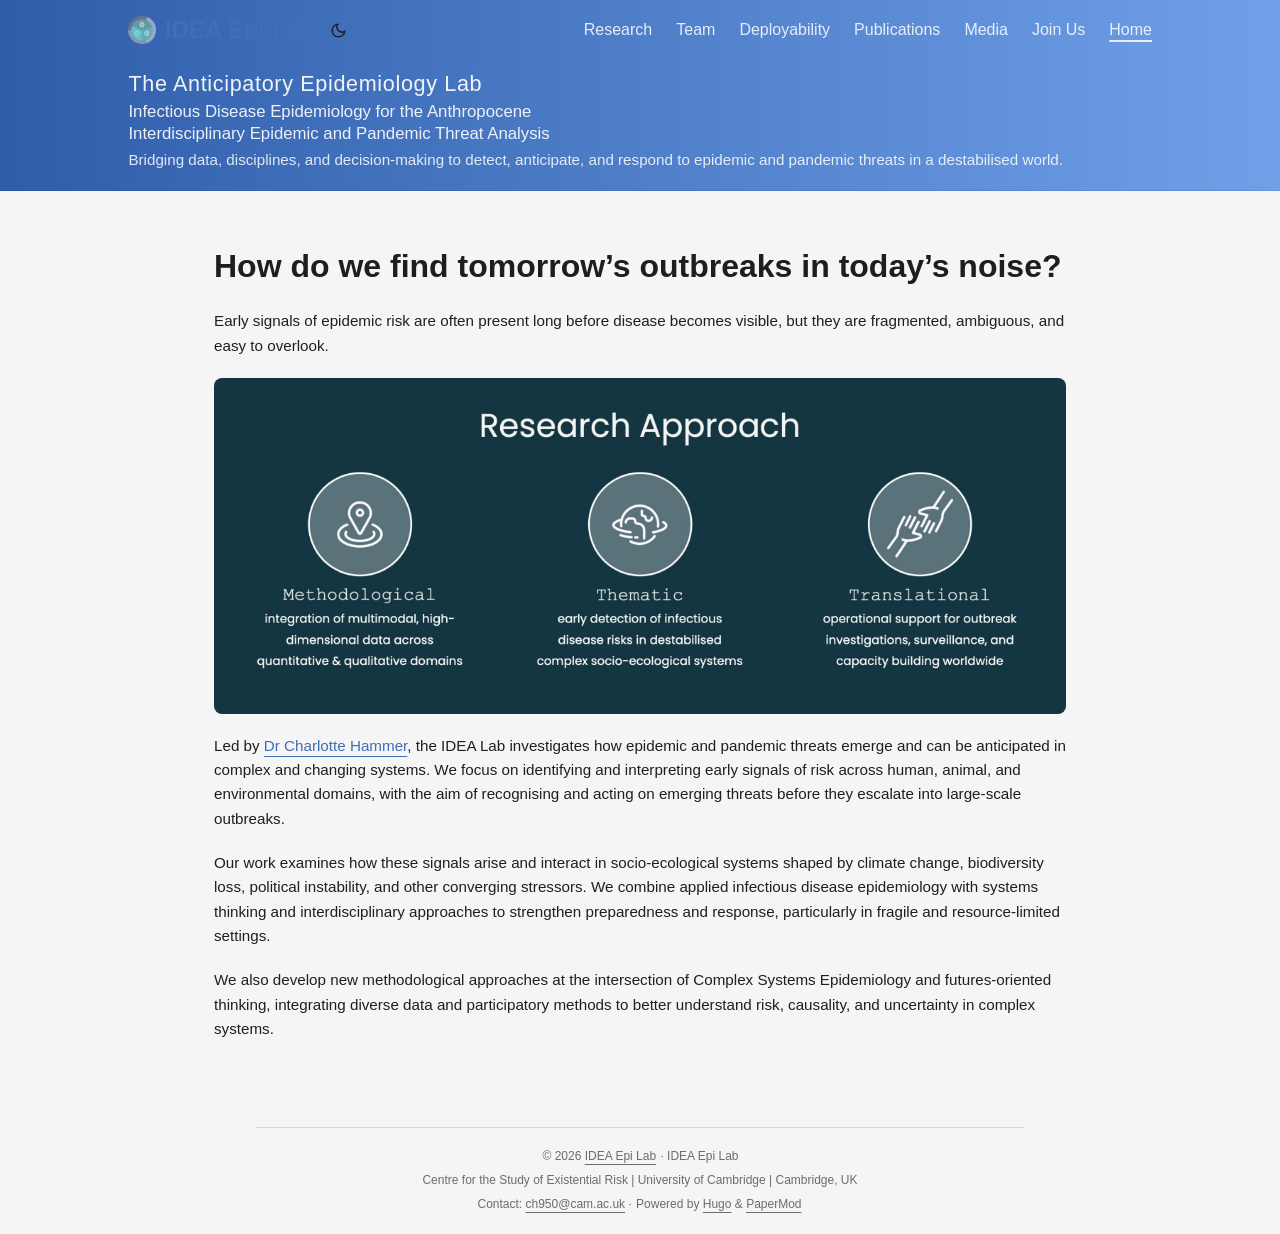
==== commit cd2701d8: "deploy: 27a30986d6b83e422a14c1c5a3ee165544d69208" ====
--- a/index.html
+++ b/index.html
@@ -11,7 +11,7 @@
 <meta name="description" content="">
 <meta name="author" content="">
 <link rel="canonical" href="/">
-<link crossorigin="anonymous" href="/assets/css/stylesheet.d33ea77fbf6c9d1ff27b268009a4e876e3320324078d778f499924d9c5d6eb32.css" integrity="sha256-0z6nf79snR/yeyaACaToduMyAyQHjXePSZkk2cXW6zI=" rel="preload stylesheet" as="style">
+<link crossorigin="anonymous" href="/assets/css/stylesheet.845895b024da980a7273b4f848e4393495de74f947d0b0919b1b5d62869640e4.css" integrity="sha256-hFiVsCTamApyc7T4SOQ5NJXedPlH0LCRmxtdYoaWQOQ=" rel="preload stylesheet" as="style">
 <link rel="icon" href="/favicon.ico">
 <link rel="icon" type="image/png" sizes="16x16" href="/favicon-16x16.png">
 <link rel="icon" type="image/png" sizes="32x32" href="/favicon-32x32.png">
--- a/assets/css/stylesheet.845895b024da980a7273b4f848e4393495de74f947d0b0919b1b5d62869640e4.css
+++ b/assets/css/stylesheet.845895b024da980a7273b4f848e4393495de74f947d0b0919b1b5d62869640e4.css
@@ -0,0 +1,7 @@
+/*
+  PaperMod v8+
+  License: MIT https://github.com/adityatelange/hugo-PaperMod/blob/master/LICENSE
+  Copyright (c) 2020 nanxiaobei and adityatelange
+  Copyright (c) 2021-2026 adityatelange
+*/
+:root{--gap:24px;--content-gap:20px;--nav-width:1024px;--main-width:720px;--header-height:60px;--footer-height:60px;--radius:8px;--theme:rgb(255, 255, 255);--entry:rgb(255, 255, 255);--primary:rgb(30, 30, 30);--secondary:rgb(108, 108, 108);--tertiary:rgb(214, 214, 214);--content:rgb(31, 31, 31);--code-block-bg:rgb(28, 29, 33);--code-bg:rgb(245, 245, 245);--border:rgb(238, 238, 238);color-scheme:light}:root[data-theme=dark]{--theme:rgb(29, 30, 32);--entry:rgb(46, 46, 51);--primary:rgb(218, 218, 219);--secondary:rgb(155, 156, 157);--tertiary:rgb(65, 66, 68);--content:rgb(196, 196, 197);--code-block-bg:rgb(46, 46, 51);--code-bg:rgb(55, 56, 62);--border:rgb(51, 51, 51);color-scheme:dark}.list{background:var(--code-bg)}[data-theme=dark] .list{background:var(--theme)}*,::after,::before{box-sizing:border-box}html{-webkit-tap-highlight-color:transparent;overflow-y:scroll;-webkit-text-size-adjust:100%;text-size-adjust:100%}a,button,body,h1,h2,h3,h4,h5,h6{color:var(--primary)}body{font-family:-apple-system,BlinkMacSystemFont,segoe ui,Roboto,Oxygen,Ubuntu,Cantarell,open sans,helvetica neue,sans-serif;font-size:18px;line-height:1.6;word-break:break-word;background:var(--theme)}article,aside,figcaption,figure,footer,header,hgroup,main,nav,section,table{display:block}h1,h2,h3,h4,h5,h6{line-height:1.2}h1,h2,h3,h4,h5,h6,p{margin-top:0;margin-bottom:0}ul{padding:0}a{text-decoration:none}body,figure,ul{margin:0}table{width:100%;border-collapse:collapse;border-spacing:0;overflow-x:auto;word-break:keep-all}button,input,textarea{padding:0;font:inherit;background:0 0;border:0}input,textarea{outline:0}button,input[type=button],input[type=submit]{cursor:pointer}input:-webkit-autofill,textarea:-webkit-autofill{box-shadow:0 0 0 50px var(--theme)inset}img{display:block;max-width:100%}.not-found{position:absolute;left:0;right:0;display:flex;align-items:center;justify-content:center;height:80%;font-size:160px;font-weight:700}.archive-posts{width:100%;font-size:16px}.archive-year{margin-top:40px}.archive-year:not(:last-of-type){border-bottom:2px solid var(--border)}.archive-month{display:flex;align-items:flex-start;padding:10px 0}.archive-month-header{margin:25px 0;width:200px}.archive-month:not(:last-of-type){border-bottom:1px solid var(--border)}.archive-entry{position:relative;padding:5px;margin:10px 0}.archive-entry-title{margin:5px 0;font-weight:400}.archive-count,.archive-meta{color:var(--secondary);font-size:14px}.footer,.top-link{font-size:12px;color:var(--secondary)}.footer{max-width:calc(var(--main-width) + var(--gap) * 2);margin:auto;padding:calc((var(--footer-height) - var(--gap))/2)var(--gap);text-align:center;line-height:24px}.footer span{margin-inline-start:1px;margin-inline-end:1px}.footer span:last-child{white-space:nowrap}.footer a{color:inherit;text-underline-offset:.25rem;text-decoration:underline}.top-link{position:fixed;bottom:4rem;right:2rem;z-index:99;background:var(--tertiary);width:2.5rem;height:2.5rem;padding:10px;border-radius:64px;transition:visibility .3s,opacity .3s cubic-bezier(.4,0,1,1)}.hidden{visibility:hidden;opacity:0}.top-link,.top-link svg{filter:drop-shadow(0 0 0 var(--theme))}.footer a:hover,.top-link:hover{color:var(--primary)}.header-nav{display:flex;flex-wrap:wrap;justify-content:space-between;max-width:calc(var(--nav-width) + var(--gap) * 2);margin:auto;line-height:var(--header-height);padding:0 var(--gap);column-gap:var(--gap)}.header-nav a{display:block}.logo,.menu{display:flex}.logo{align-items:center;column-gap:.55rem;flex-wrap:wrap}.logo a{font-size:24px;font-weight:700;display:flex;align-items:center;column-gap:.55rem}.logo a img,.logo a svg{pointer-events:none;border-radius:6px}.theme-toggle{padding:0 .4rem}[data-theme=dark] .moon{display:none}[data-theme=light] .sun{display:none}.logo-switches{display:inline-flex;gap:.4rem;align-items:inherit;min-height:stretch;flex-wrap:inherit}.logo-switches>*{min-height:inherit;align-items:center;display:inline-flex}.nav-sep{color:var(--secondary)}.lang-menu *{display:inherit;min-height:inherit;align-items:inherit}.lang-menu a{font-size:1rem;font-weight:500;padding:0 .4rem;display:inline-flex}.menu{list-style:none;word-break:keep-all;overflow-x:auto;white-space:nowrap;column-gap:var(--gap)}.menu a{font-size:16px}.menu .active{font-weight:500;text-decoration:underline;text-underline-offset:.3rem;text-decoration-thickness:2px}.main{position:relative;min-height:calc(100vh - var(--header-height) - var(--footer-height));max-width:calc(var(--main-width) + var(--gap) * 2);margin:auto;padding:var(--gap)}.page-header h1{font-size:40px}.pagination{display:flex}.pagination a{color:var(--theme);font-size:13px;line-height:36px;background:var(--primary);border-radius:calc(36px/2);padding:0 16px}.pagination .next{margin-inline-start:auto}.social-icons a{display:inline-flex;padding:10px}.social-icons a svg{height:26px;width:26px}code{direction:ltr}div.highlight,pre{position:relative}.copy-code{display:none;position:absolute;top:4px;right:4px;color:rgba(255,255,255,.8);background:rgba(78,78,78,.8);border-radius:var(--radius);padding:0 5px;font-size:14px;user-select:none}div.highlight:hover .copy-code,pre:hover .copy-code{display:block}.md-content h3,.md-content h4,.md-content h5,.md-content h6{margin:24px 0 16px}.md-content h1{margin:40px auto 32px;font-size:40px}.md-content h2{margin:32px auto 24px;font-size:32px}.md-content h3{font-size:24px}.md-content h4{font-size:16px}.md-content h5{font-size:14px}.md-content h6{font-size:12px}.md-content a:not(.anchor){text-underline-offset:.3rem;text-decoration:underline}.md-content del{text-decoration:line-through}.md-content dl:not(:last-child),.md-content ol:not(:last-child),.md-content p:not(:last-child),.md-content figure:not(:last-child),.md-content ul:not(:last-child){margin-bottom:var(--content-gap)}.md-content ol,.md-content ul{padding-inline-start:1.25rem}.md-content li{margin-top:.3rem}.md-content li p{margin-bottom:0}.md-content dl{display:flex;flex-wrap:wrap;margin:0}.md-content dt{width:25%;font-weight:700}.md-content dd{width:75%;margin-inline-start:0;padding-inline-start:10px}.md-content dd~dd,.md-content dt~dt{margin-top:10px}.md-content table{margin-bottom:var(--content-gap)}.md-content table th,.md-content table:not(.highlighttable,.highlight table,.gist .highlight) td{min-width:80px;padding:6px 13px;line-height:1.5;border:1px solid var(--border)}.md-content table th{text-align:start}.md-content table:not(.highlighttable) td code:only-child{margin:auto 0}.md-content .highlight table{border-radius:var(--radius)}.md-content .highlight:not(table){margin-bottom:var(--content-gap);background:var(--code-block-bg)!important;border-radius:var(--radius);direction:ltr}.md-content li>.highlight{margin-inline-end:0}.md-content ul pre{margin-inline-start:calc(var(--gap) * -2)}.md-content .highlight pre{margin:0}.md-content .highlighttable{table-layout:fixed}.md-content .highlighttable td:first-child{width:40px}.md-content .highlighttable td .linenodiv{padding-inline-end:0!important}.md-content .highlighttable td .highlight,.md-content .highlighttable td .linenodiv pre{margin-bottom:0}.post-content code{padding:.2rem .3rem;font-size:.78em;line-height:1.5;background:var(--code-bg);border-radius:.2rem}.md-content pre code{display:grid;margin:auto 0;padding:10px;color:#d5d5d6;background:var(--code-block-bg)!important;border-radius:var(--radius);overflow-x:auto;word-break:break-all}.md-content blockquote{margin:1rem 0;padding-inline-start:1rem;border-inline-start:.3rem solid var(--content)}.md-content hr{margin:30px 0;height:2px;background:var(--tertiary);border:0}.md-content iframe{max-width:100%}.md-content img{border-radius:var(--radius);margin:1rem 0}.md-content img[src*="#center"]{margin:1rem auto}.md-content figure.align-center{text-align:center}.md-content figure>figcaption{color:var(--primary);font-size:16px;font-weight:700;margin:8px 0 16px}.md-content figure>figcaption>p{color:var(--secondary);font-size:14px;font-weight:400}.md-content h1:hover .anchor,.md-content h2:hover .anchor,.md-content h3:hover .anchor,.md-content h4:hover .anchor,.md-content h5:hover .anchor,.md-content h6:hover .anchor{display:inline-flex;color:var(--secondary);margin-inline-start:.5em;font-weight:500;user-select:none}.anchor:hover{color:var(--content)!important}.md-content img.in-text{display:inline;margin:auto}mark{border-radius:2px;padding:0 2px}audio{display:block;width:100%;border:1px solid var(--border);border-radius:var(--radius);overflow:hidden;height:2.5rem;margin-bottom:var(--content-gap)}audio::-webkit-media-controls-enclosure{border-radius:0}video{border:1px solid var(--code-bg);border-radius:var(--radius);max-width:100%}.first-entry{position:relative;display:flex;flex-direction:column;justify-content:center;min-height:320px;margin:var(--gap)0 calc(var(--gap) * 2)}.first-entry .entry-header{overflow:hidden;display:-webkit-box;-webkit-box-orient:vertical;-webkit-line-clamp:3}.first-entry .entry-header h1{font-size:34px;line-height:1.3}.first-entry .entry-header h2{font-size:40px}.first-entry .entry-content{margin:14px 0;font-size:16px;-webkit-line-clamp:3}.first-entry .entry-footer{font-size:14px}.home-info .entry-content{--content-gap:0.5rem;-webkit-line-clamp:unset;margin:0}.home-info .social-icons a:first-of-type{padding-inline-start:0}.post-entry{position:relative;margin-bottom:var(--gap);padding:var(--gap);background:var(--entry);border-radius:var(--radius);transition:transform .25s ease;border:1px solid var(--border)}.post-entry:hover,.post-entry:focus-within{transform:translateY(-2px);border-color:var(--tertiary)}.tag-entry .entry-cover{display:none}.entry-header h2{font-size:24px;line-height:1.3}.entry-content{margin:8px 0;color:var(--secondary);font-size:14px;line-height:1.6;overflow:hidden;display:-webkit-box;-webkit-box-orient:vertical;-webkit-line-clamp:2}.home-info .entry-content p{margin-block-start:1em;margin-block-end:1em}.entry-footer{color:var(--secondary);font-size:13px}.entry-link{position:absolute;left:0;right:0;top:0;bottom:0;border-radius:var(--radius)}.entry-hint{color:var(--secondary)}.entry-hint-parent{display:flex;justify-content:space-between}.entry-cover{font-size:14px;margin-bottom:var(--gap);text-align:center;display:flex;flex-direction:column;gap:.5rem}.entry-cover img{border-radius:var(--radius);width:100%;height:auto}.entry-cover a{text-underline-offset:.3rem;text-decoration:underline}.page-header,.post-header{margin:24px auto var(--content-gap)}.post-title{font-size:40px}.post-description{margin-top:10px}.post-meta{margin-top:5px}.post-meta,.breadcrumbs{color:var(--secondary);font-size:14px}.breadcrumbs{display:flex;flex-wrap:wrap;align-items:center;gap:.2rem}.breadcrumbs a{font-size:16px}.breadcrumbs svg{height:1em}.i18n_list{display:inline-flex}.post-meta .i18n_list li{list-style:none;margin:auto 3px}.post-meta a,.toc a:hover{text-underline-offset:.3rem;text-decoration:underline}.post-meta a{color:var(--secondary);text-decoration-style:dotted}details.toc{margin-bottom:var(--content-gap);background:var(--code-bg);border-radius:var(--radius);border:1px solid var(--border)}[data-theme=dark] details.toc{background:var(--entry)}details.toc summary{padding:.3rem 1.2rem;border-radius:var(--radius)}details summary{cursor:pointer;display:list-item;width:100%;margin-inline-start:0;user-select:none}details .title{display:inline;font-weight:500;margin-inline-start:.2rem}details{interpolate-size:allow-keywords}details::details-content{height:0;opacity:0;overflow:clip;transition:height 150ms ease,opacity 150ms ease,content-visibility 150ms allow-discrete}details[open]::details-content{height:auto;opacity:1}details .inner{margin:0 2.4rem;padding-bottom:.6rem}details li ul{margin-inline-start:var(--gap)}.post-content{color:var(--content);margin:30px 0}.post-footer{margin-top:var(--content-gap)}.post-footer>*{margin-bottom:10px}.post-tags{display:flex;flex-wrap:wrap;gap:10px}.post-tags li{display:inline-block}.post-tags a,.share-buttons,.paginav{border-radius:var(--radius);background:var(--code-bg);border:1px solid var(--border)}.post-tags a{display:block;padding:0 14px;color:var(--secondary);font-size:14px;line-height:34px;background:var(--code-bg)}.post-tags a:hover,.paginav a:hover{background:var(--border)}.share-buttons{padding:10px;display:flex;justify-content:center;overflow-x:auto;gap:10px}.share-buttons li,.share-buttons a{display:inline-flex}.share-buttons a:not(:last-of-type){margin-inline-end:12px}.paginav{display:flex;line-height:1.2}.paginav .title{letter-spacing:1px;text-transform:uppercase;font-size:.8rem;color:var(--secondary)}.paginav a{width:50%;display:flex;flex-direction:column;gap:.5rem;padding:.8rem;border-radius:var(--radius)}.paginav span:hover:not(.title){text-underline-offset:.2rem;text-decoration:underline}.paginav .next{margin-inline-start:auto;text-align:right}[dir=rtl] .paginav .next{text-align:left}h1>a>svg{display:inline}.buttons,.main .profile{display:flex;justify-content:center}.main .profile{align-items:center;min-height:calc(100vh - var(--header-height) - var(--footer-height) - (var(--gap) * 2));text-align:center}.profile .profile_inner{display:flex;flex-direction:column;align-items:center;gap:1rem}.profile img{border-radius:50%}.buttons{flex-wrap:wrap;max-width:400px;gap:1rem}.button{background:var(--tertiary);border-radius:var(--radius);padding:.4rem .8rem}.searchbox input{padding:4px 10px;width:100%;color:var(--primary);font-weight:700;border:2px solid var(--tertiary);border-radius:var(--radius)}.searchResults li{list-style:none;border-radius:var(--radius);padding:10px 15px;position:relative;font-weight:500;display:flex;align-items:center;justify-content:space-between;background:var(--entry);transition:transform .25s ease;border:1px solid var(--border)}.searchResults{margin:var(--content-gap)0;width:100%;display:flex;flex-direction:column;gap:10px}.searchResults li:hover,.searchResults li:focus-within{transform:translateY(-2px);border-color:var(--tertiary)}.searchResults li .entry-link:focus{outline:2px solid var(--secondary);outline-offset:-2px}.terms-tags{display:flex;flex-wrap:wrap;gap:1em;margin-top:var(--content-gap)}.terms-tags li{display:inline-block;font-weight:500}.terms-tags a{display:block;padding:4px 10px;background:var(--tertiary);border-radius:var(--radius);transition:transform .1s}.bg{color:#cad3f5;background-color:#24273a}.chroma{color:#cad3f5;background-color:#24273a}.chroma .x{}.chroma .err{color:#ed8796}.chroma .cl{}.chroma .lnlinks{outline:none;text-decoration:none;color:inherit}.chroma .lntd{vertical-align:top;padding:0;margin:0;border:0}.chroma .lntable{border-spacing:0;padding:0;margin:0;border:0}.chroma .hl{background-color:#474733}.chroma .lnt{white-space:pre;-webkit-user-select:none;user-select:none;margin-right:.4em;padding:0 .4em;color:#8087a2}.chroma .ln{white-space:pre;-webkit-user-select:none;user-select:none;margin-right:.4em;padding:0 .4em;color:#8087a2}.chroma .line{display:flex}.chroma .k{color:#c6a0f6}.chroma .kc{color:#f5a97f}.chroma .kd{color:#ed8796}.chroma .kn{color:#8bd5ca}.chroma .kp{color:#c6a0f6}.chroma .kr{color:#c6a0f6}.chroma .kt{color:#ed8796}.chroma .n{}.chroma .na{color:#8aadf4}.chroma .nb{color:#91d7e3}.chroma .bp{color:#91d7e3}.chroma .nc{color:#eed49f}.chroma .no{color:#eed49f}.chroma .nd{color:#8aadf4;font-weight:700}.chroma .ni{color:#8bd5ca}.chroma .ne{color:#f5a97f}.chroma .nf{color:#8aadf4}.chroma .fm{color:#8aadf4}.chroma .nl{color:#91d7e3}.chroma .nn{color:#f5a97f}.chroma .nx{}.chroma .py{color:#f5a97f}.chroma .nt{color:#c6a0f6}.chroma .nv{color:#f4dbd6}.chroma .vc{color:#f4dbd6}.chroma .vg{color:#f4dbd6}.chroma .vi{color:#f4dbd6}.chroma .vm{color:#f4dbd6}.chroma .l{}.chroma .ld{}.chroma .s{color:#a6da95}.chroma .sa{color:#ed8796}.chroma .sb{color:#a6da95}.chroma .sc{color:#a6da95}.chroma .dl{color:#8aadf4}.chroma .sd{color:#6e738d}.chroma .s2{color:#a6da95}.chroma .se{color:#8aadf4}.chroma .sh{color:#6e738d}.chroma .si{color:#a6da95}.chroma .sx{color:#a6da95}.chroma .sr{color:#8bd5ca}.chroma .s1{color:#a6da95}.chroma .ss{color:#a6da95}.chroma .m{color:#f5a97f}.chroma .mb{color:#f5a97f}.chroma .mf{color:#f5a97f}.chroma .mh{color:#f5a97f}.chroma .mi{color:#f5a97f}.chroma .il{color:#f5a97f}.chroma .mo{color:#f5a97f}.chroma .o{color:#91d7e3;font-weight:700}.chroma .ow{color:#91d7e3;font-weight:700}.chroma .p{}.chroma .c{color:#6e738d;font-style:italic}.chroma .ch{color:#6e738d;font-style:italic}.chroma .cm{color:#6e738d;font-style:italic}.chroma .c1{color:#6e738d;font-style:italic}.chroma .cs{color:#6e738d;font-style:italic}.chroma .cp{color:#6e738d;font-style:italic}.chroma .cpf{color:#6e738d;font-weight:700;font-style:italic}.chroma .g{}.chroma .gd{color:#ed8796;background-color:#363a4f}.chroma .ge{font-style:italic}.chroma .gr{color:#ed8796}.chroma .gh{color:#f5a97f;font-weight:700}.chroma .gi{color:#a6da95;background-color:#363a4f}.chroma .go{}.chroma .gp{}.chroma .gs{font-weight:700}.chroma .gu{color:#f5a97f;font-weight:700}.chroma .gt{color:#ed8796}.chroma .gl{text-decoration:underline}.chroma .w{}.chroma{background-color:unset!important}.chroma .hl{display:flex}.chroma .lnt{padding:0 0 0 12px}.highlight pre.chroma code{padding:8px 0}.highlight pre.chroma .line .cl,.chroma .ln{padding:0 10px}.chroma .lntd:last-of-type{width:100%}@media screen and (max-width:768px){:root{--gap:14px}.profile img{transform:scale(.85)}.first-entry{min-height:260px}.archive-month{flex-direction:column}.archive-year{margin-top:20px}.footer{padding:calc((var(--footer-height) - var(--gap) - 10px)/2)var(--gap)}}@media screen and (max-width:900px){.list .top-link{transform:translateY(-5rem)}}@media screen and (max-width:340px){.share-buttons{justify-content:unset}}@media(prefers-reduced-motion){.terms-tags a:active,.button:active,.post-entry:active,.top-link,.searchResults .focus,.searchResults li:active{transform:none}}@import 'https://fonts.googleapis.com/css2?family=IBM+Plex+Sans:wght@400;500;600&display=swap';@import 'https://fonts.googleapis.com/css2?family=IBM+Plex+Serif:wght@500&display=swap';body,button,input,textarea{font-family:ibm plex sans,sans-serif;font-size:.95rem;line-height:1.6}h1,h2,h3,h4,h5,h6{font-family:ibm plex sans,sans-serif}h1{font-size:1.8rem}h2{font-size:1.5rem;margin-top:1.8rem;margin-bottom:.6rem}h3{font-size:1.25rem}.footer{border-top:1px solid rgba(0,0,0,.12);margin-top:2rem;padding-top:1rem}a{color:#3f6fb5;text-decoration:none}a:hover{text-decoration:underline}.main{max-width:900px}p{margin-bottom:.9rem}.logo a:hover{text-decoration:underline}.menu a{color:rgba(255,255,255,.85)}
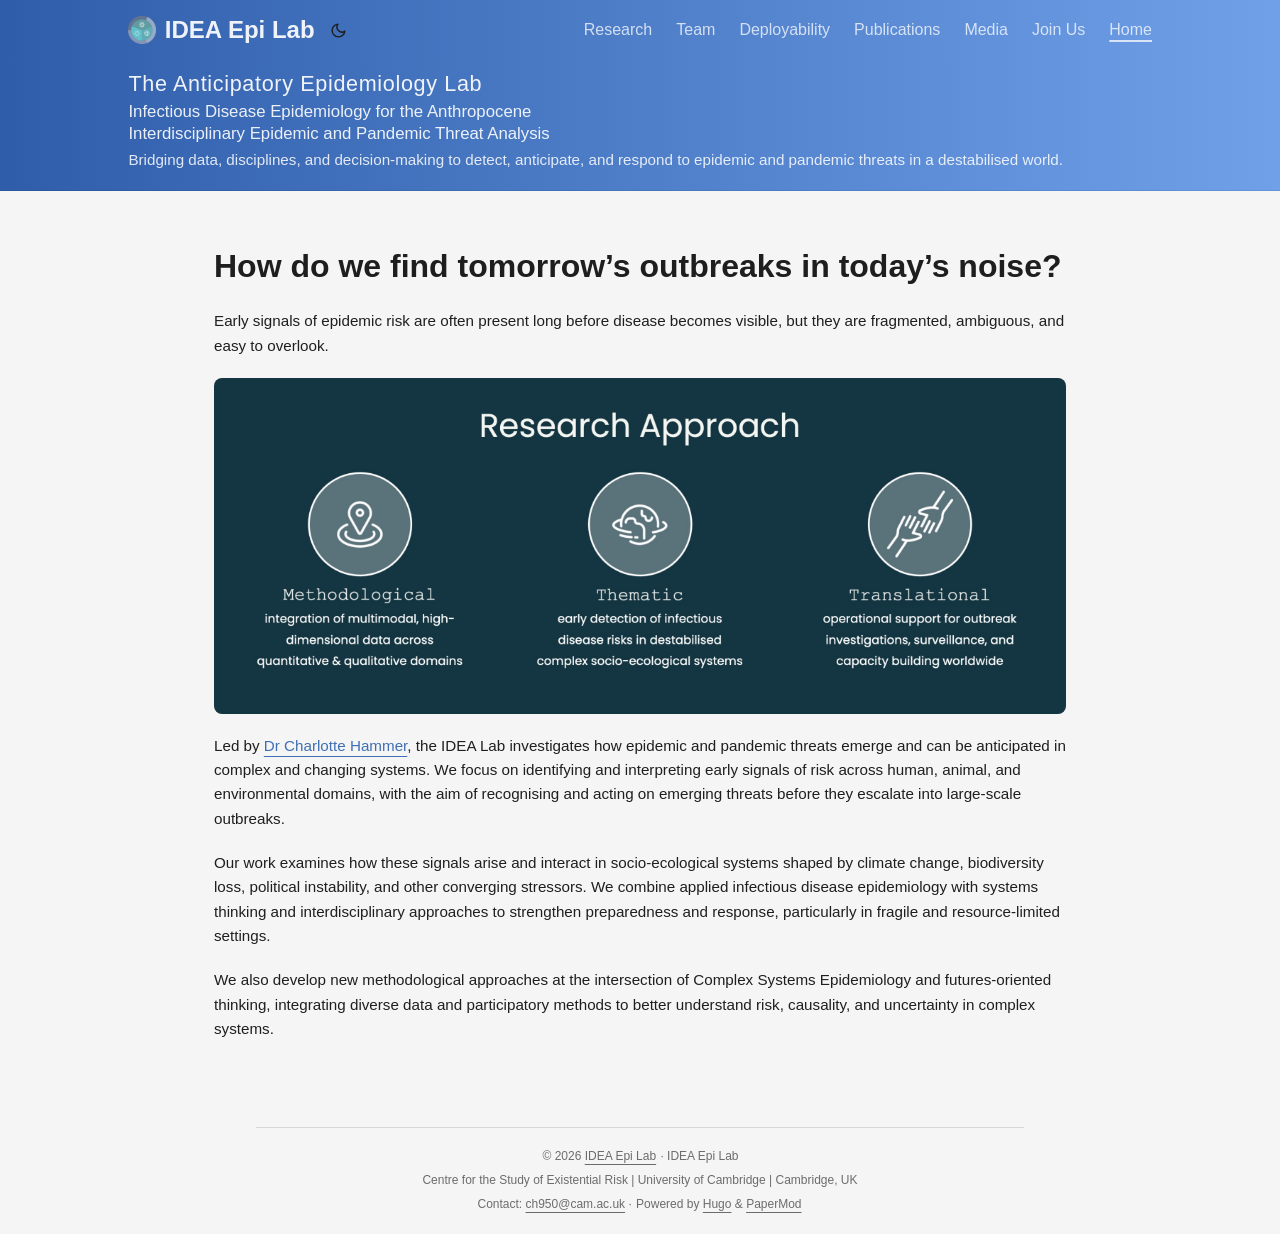
==== commit 598d7d4c: "deploy: 87ac26701a74909207eb977e9830aa156549dcd2" ====
--- a/index.html
+++ b/index.html
@@ -11,7 +11,7 @@
 <meta name="description" content="">
 <meta name="author" content="">
 <link rel="canonical" href="/">
-<link crossorigin="anonymous" href="/assets/css/stylesheet.845895b024da980a7273b4f848e4393495de74f947d0b0919b1b5d62869640e4.css" integrity="sha256-hFiVsCTamApyc7T4SOQ5NJXedPlH0LCRmxtdYoaWQOQ=" rel="preload stylesheet" as="style">
+<link crossorigin="anonymous" href="/assets/css/stylesheet.5bb255602a2fc7afa929318e5ac417a460e670b136e8bbb4364fa71a7c92c1cf.css" integrity="sha256-W7JVYCovx6&#43;pKTGOWsQXpGDmcLE26Lu0Nk&#43;nGnySwc8=" rel="preload stylesheet" as="style">
 <link rel="icon" href="/favicon.ico">
 <link rel="icon" type="image/png" sizes="16x16" href="/favicon-16x16.png">
 <link rel="icon" type="image/png" sizes="32x32" href="/favicon-32x32.png">
--- a/assets/css/stylesheet.5bb255602a2fc7afa929318e5ac417a460e670b136e8bbb4364fa71a7c92c1cf.css
+++ b/assets/css/stylesheet.5bb255602a2fc7afa929318e5ac417a460e670b136e8bbb4364fa71a7c92c1cf.css
@@ -0,0 +1,7 @@
+/*
+  PaperMod v8+
+  License: MIT https://github.com/adityatelange/hugo-PaperMod/blob/master/LICENSE
+  Copyright (c) 2020 nanxiaobei and adityatelange
+  Copyright (c) 2021-2026 adityatelange
+*/
+:root{--gap:24px;--content-gap:20px;--nav-width:1024px;--main-width:720px;--header-height:60px;--footer-height:60px;--radius:8px;--theme:rgb(255, 255, 255);--entry:rgb(255, 255, 255);--primary:rgb(30, 30, 30);--secondary:rgb(108, 108, 108);--tertiary:rgb(214, 214, 214);--content:rgb(31, 31, 31);--code-block-bg:rgb(28, 29, 33);--code-bg:rgb(245, 245, 245);--border:rgb(238, 238, 238);color-scheme:light}:root[data-theme=dark]{--theme:rgb(29, 30, 32);--entry:rgb(46, 46, 51);--primary:rgb(218, 218, 219);--secondary:rgb(155, 156, 157);--tertiary:rgb(65, 66, 68);--content:rgb(196, 196, 197);--code-block-bg:rgb(46, 46, 51);--code-bg:rgb(55, 56, 62);--border:rgb(51, 51, 51);color-scheme:dark}.list{background:var(--code-bg)}[data-theme=dark] .list{background:var(--theme)}*,::after,::before{box-sizing:border-box}html{-webkit-tap-highlight-color:transparent;overflow-y:scroll;-webkit-text-size-adjust:100%;text-size-adjust:100%}a,button,body,h1,h2,h3,h4,h5,h6{color:var(--primary)}body{font-family:-apple-system,BlinkMacSystemFont,segoe ui,Roboto,Oxygen,Ubuntu,Cantarell,open sans,helvetica neue,sans-serif;font-size:18px;line-height:1.6;word-break:break-word;background:var(--theme)}article,aside,figcaption,figure,footer,header,hgroup,main,nav,section,table{display:block}h1,h2,h3,h4,h5,h6{line-height:1.2}h1,h2,h3,h4,h5,h6,p{margin-top:0;margin-bottom:0}ul{padding:0}a{text-decoration:none}body,figure,ul{margin:0}table{width:100%;border-collapse:collapse;border-spacing:0;overflow-x:auto;word-break:keep-all}button,input,textarea{padding:0;font:inherit;background:0 0;border:0}input,textarea{outline:0}button,input[type=button],input[type=submit]{cursor:pointer}input:-webkit-autofill,textarea:-webkit-autofill{box-shadow:0 0 0 50px var(--theme)inset}img{display:block;max-width:100%}.not-found{position:absolute;left:0;right:0;display:flex;align-items:center;justify-content:center;height:80%;font-size:160px;font-weight:700}.archive-posts{width:100%;font-size:16px}.archive-year{margin-top:40px}.archive-year:not(:last-of-type){border-bottom:2px solid var(--border)}.archive-month{display:flex;align-items:flex-start;padding:10px 0}.archive-month-header{margin:25px 0;width:200px}.archive-month:not(:last-of-type){border-bottom:1px solid var(--border)}.archive-entry{position:relative;padding:5px;margin:10px 0}.archive-entry-title{margin:5px 0;font-weight:400}.archive-count,.archive-meta{color:var(--secondary);font-size:14px}.footer,.top-link{font-size:12px;color:var(--secondary)}.footer{max-width:calc(var(--main-width) + var(--gap) * 2);margin:auto;padding:calc((var(--footer-height) - var(--gap))/2)var(--gap);text-align:center;line-height:24px}.footer span{margin-inline-start:1px;margin-inline-end:1px}.footer span:last-child{white-space:nowrap}.footer a{color:inherit;text-underline-offset:.25rem;text-decoration:underline}.top-link{position:fixed;bottom:4rem;right:2rem;z-index:99;background:var(--tertiary);width:2.5rem;height:2.5rem;padding:10px;border-radius:64px;transition:visibility .3s,opacity .3s cubic-bezier(.4,0,1,1)}.hidden{visibility:hidden;opacity:0}.top-link,.top-link svg{filter:drop-shadow(0 0 0 var(--theme))}.footer a:hover,.top-link:hover{color:var(--primary)}.header-nav{display:flex;flex-wrap:wrap;justify-content:space-between;max-width:calc(var(--nav-width) + var(--gap) * 2);margin:auto;line-height:var(--header-height);padding:0 var(--gap);column-gap:var(--gap)}.header-nav a{display:block}.logo,.menu{display:flex}.logo{align-items:center;column-gap:.55rem;flex-wrap:wrap}.logo a{font-size:24px;font-weight:700;display:flex;align-items:center;column-gap:.55rem}.logo a img,.logo a svg{pointer-events:none;border-radius:6px}.theme-toggle{padding:0 .4rem}[data-theme=dark] .moon{display:none}[data-theme=light] .sun{display:none}.logo-switches{display:inline-flex;gap:.4rem;align-items:inherit;min-height:stretch;flex-wrap:inherit}.logo-switches>*{min-height:inherit;align-items:center;display:inline-flex}.nav-sep{color:var(--secondary)}.lang-menu *{display:inherit;min-height:inherit;align-items:inherit}.lang-menu a{font-size:1rem;font-weight:500;padding:0 .4rem;display:inline-flex}.menu{list-style:none;word-break:keep-all;overflow-x:auto;white-space:nowrap;column-gap:var(--gap)}.menu a{font-size:16px}.menu .active{font-weight:500;text-decoration:underline;text-underline-offset:.3rem;text-decoration-thickness:2px}.main{position:relative;min-height:calc(100vh - var(--header-height) - var(--footer-height));max-width:calc(var(--main-width) + var(--gap) * 2);margin:auto;padding:var(--gap)}.page-header h1{font-size:40px}.pagination{display:flex}.pagination a{color:var(--theme);font-size:13px;line-height:36px;background:var(--primary);border-radius:calc(36px/2);padding:0 16px}.pagination .next{margin-inline-start:auto}.social-icons a{display:inline-flex;padding:10px}.social-icons a svg{height:26px;width:26px}code{direction:ltr}div.highlight,pre{position:relative}.copy-code{display:none;position:absolute;top:4px;right:4px;color:rgba(255,255,255,.8);background:rgba(78,78,78,.8);border-radius:var(--radius);padding:0 5px;font-size:14px;user-select:none}div.highlight:hover .copy-code,pre:hover .copy-code{display:block}.md-content h3,.md-content h4,.md-content h5,.md-content h6{margin:24px 0 16px}.md-content h1{margin:40px auto 32px;font-size:40px}.md-content h2{margin:32px auto 24px;font-size:32px}.md-content h3{font-size:24px}.md-content h4{font-size:16px}.md-content h5{font-size:14px}.md-content h6{font-size:12px}.md-content a:not(.anchor){text-underline-offset:.3rem;text-decoration:underline}.md-content del{text-decoration:line-through}.md-content dl:not(:last-child),.md-content ol:not(:last-child),.md-content p:not(:last-child),.md-content figure:not(:last-child),.md-content ul:not(:last-child){margin-bottom:var(--content-gap)}.md-content ol,.md-content ul{padding-inline-start:1.25rem}.md-content li{margin-top:.3rem}.md-content li p{margin-bottom:0}.md-content dl{display:flex;flex-wrap:wrap;margin:0}.md-content dt{width:25%;font-weight:700}.md-content dd{width:75%;margin-inline-start:0;padding-inline-start:10px}.md-content dd~dd,.md-content dt~dt{margin-top:10px}.md-content table{margin-bottom:var(--content-gap)}.md-content table th,.md-content table:not(.highlighttable,.highlight table,.gist .highlight) td{min-width:80px;padding:6px 13px;line-height:1.5;border:1px solid var(--border)}.md-content table th{text-align:start}.md-content table:not(.highlighttable) td code:only-child{margin:auto 0}.md-content .highlight table{border-radius:var(--radius)}.md-content .highlight:not(table){margin-bottom:var(--content-gap);background:var(--code-block-bg)!important;border-radius:var(--radius);direction:ltr}.md-content li>.highlight{margin-inline-end:0}.md-content ul pre{margin-inline-start:calc(var(--gap) * -2)}.md-content .highlight pre{margin:0}.md-content .highlighttable{table-layout:fixed}.md-content .highlighttable td:first-child{width:40px}.md-content .highlighttable td .linenodiv{padding-inline-end:0!important}.md-content .highlighttable td .highlight,.md-content .highlighttable td .linenodiv pre{margin-bottom:0}.post-content code{padding:.2rem .3rem;font-size:.78em;line-height:1.5;background:var(--code-bg);border-radius:.2rem}.md-content pre code{display:grid;margin:auto 0;padding:10px;color:#d5d5d6;background:var(--code-block-bg)!important;border-radius:var(--radius);overflow-x:auto;word-break:break-all}.md-content blockquote{margin:1rem 0;padding-inline-start:1rem;border-inline-start:.3rem solid var(--content)}.md-content hr{margin:30px 0;height:2px;background:var(--tertiary);border:0}.md-content iframe{max-width:100%}.md-content img{border-radius:var(--radius);margin:1rem 0}.md-content img[src*="#center"]{margin:1rem auto}.md-content figure.align-center{text-align:center}.md-content figure>figcaption{color:var(--primary);font-size:16px;font-weight:700;margin:8px 0 16px}.md-content figure>figcaption>p{color:var(--secondary);font-size:14px;font-weight:400}.md-content h1:hover .anchor,.md-content h2:hover .anchor,.md-content h3:hover .anchor,.md-content h4:hover .anchor,.md-content h5:hover .anchor,.md-content h6:hover .anchor{display:inline-flex;color:var(--secondary);margin-inline-start:.5em;font-weight:500;user-select:none}.anchor:hover{color:var(--content)!important}.md-content img.in-text{display:inline;margin:auto}mark{border-radius:2px;padding:0 2px}audio{display:block;width:100%;border:1px solid var(--border);border-radius:var(--radius);overflow:hidden;height:2.5rem;margin-bottom:var(--content-gap)}audio::-webkit-media-controls-enclosure{border-radius:0}video{border:1px solid var(--code-bg);border-radius:var(--radius);max-width:100%}.first-entry{position:relative;display:flex;flex-direction:column;justify-content:center;min-height:320px;margin:var(--gap)0 calc(var(--gap) * 2)}.first-entry .entry-header{overflow:hidden;display:-webkit-box;-webkit-box-orient:vertical;-webkit-line-clamp:3}.first-entry .entry-header h1{font-size:34px;line-height:1.3}.first-entry .entry-header h2{font-size:40px}.first-entry .entry-content{margin:14px 0;font-size:16px;-webkit-line-clamp:3}.first-entry .entry-footer{font-size:14px}.home-info .entry-content{--content-gap:0.5rem;-webkit-line-clamp:unset;margin:0}.home-info .social-icons a:first-of-type{padding-inline-start:0}.post-entry{position:relative;margin-bottom:var(--gap);padding:var(--gap);background:var(--entry);border-radius:var(--radius);transition:transform .25s ease;border:1px solid var(--border)}.post-entry:hover,.post-entry:focus-within{transform:translateY(-2px);border-color:var(--tertiary)}.tag-entry .entry-cover{display:none}.entry-header h2{font-size:24px;line-height:1.3}.entry-content{margin:8px 0;color:var(--secondary);font-size:14px;line-height:1.6;overflow:hidden;display:-webkit-box;-webkit-box-orient:vertical;-webkit-line-clamp:2}.home-info .entry-content p{margin-block-start:1em;margin-block-end:1em}.entry-footer{color:var(--secondary);font-size:13px}.entry-link{position:absolute;left:0;right:0;top:0;bottom:0;border-radius:var(--radius)}.entry-hint{color:var(--secondary)}.entry-hint-parent{display:flex;justify-content:space-between}.entry-cover{font-size:14px;margin-bottom:var(--gap);text-align:center;display:flex;flex-direction:column;gap:.5rem}.entry-cover img{border-radius:var(--radius);width:100%;height:auto}.entry-cover a{text-underline-offset:.3rem;text-decoration:underline}.page-header,.post-header{margin:24px auto var(--content-gap)}.post-title{font-size:40px}.post-description{margin-top:10px}.post-meta{margin-top:5px}.post-meta,.breadcrumbs{color:var(--secondary);font-size:14px}.breadcrumbs{display:flex;flex-wrap:wrap;align-items:center;gap:.2rem}.breadcrumbs a{font-size:16px}.breadcrumbs svg{height:1em}.i18n_list{display:inline-flex}.post-meta .i18n_list li{list-style:none;margin:auto 3px}.post-meta a,.toc a:hover{text-underline-offset:.3rem;text-decoration:underline}.post-meta a{color:var(--secondary);text-decoration-style:dotted}details.toc{margin-bottom:var(--content-gap);background:var(--code-bg);border-radius:var(--radius);border:1px solid var(--border)}[data-theme=dark] details.toc{background:var(--entry)}details.toc summary{padding:.3rem 1.2rem;border-radius:var(--radius)}details summary{cursor:pointer;display:list-item;width:100%;margin-inline-start:0;user-select:none}details .title{display:inline;font-weight:500;margin-inline-start:.2rem}details{interpolate-size:allow-keywords}details::details-content{height:0;opacity:0;overflow:clip;transition:height 150ms ease,opacity 150ms ease,content-visibility 150ms allow-discrete}details[open]::details-content{height:auto;opacity:1}details .inner{margin:0 2.4rem;padding-bottom:.6rem}details li ul{margin-inline-start:var(--gap)}.post-content{color:var(--content);margin:30px 0}.post-footer{margin-top:var(--content-gap)}.post-footer>*{margin-bottom:10px}.post-tags{display:flex;flex-wrap:wrap;gap:10px}.post-tags li{display:inline-block}.post-tags a,.share-buttons,.paginav{border-radius:var(--radius);background:var(--code-bg);border:1px solid var(--border)}.post-tags a{display:block;padding:0 14px;color:var(--secondary);font-size:14px;line-height:34px;background:var(--code-bg)}.post-tags a:hover,.paginav a:hover{background:var(--border)}.share-buttons{padding:10px;display:flex;justify-content:center;overflow-x:auto;gap:10px}.share-buttons li,.share-buttons a{display:inline-flex}.share-buttons a:not(:last-of-type){margin-inline-end:12px}.paginav{display:flex;line-height:1.2}.paginav .title{letter-spacing:1px;text-transform:uppercase;font-size:.8rem;color:var(--secondary)}.paginav a{width:50%;display:flex;flex-direction:column;gap:.5rem;padding:.8rem;border-radius:var(--radius)}.paginav span:hover:not(.title){text-underline-offset:.2rem;text-decoration:underline}.paginav .next{margin-inline-start:auto;text-align:right}[dir=rtl] .paginav .next{text-align:left}h1>a>svg{display:inline}.buttons,.main .profile{display:flex;justify-content:center}.main .profile{align-items:center;min-height:calc(100vh - var(--header-height) - var(--footer-height) - (var(--gap) * 2));text-align:center}.profile .profile_inner{display:flex;flex-direction:column;align-items:center;gap:1rem}.profile img{border-radius:50%}.buttons{flex-wrap:wrap;max-width:400px;gap:1rem}.button{background:var(--tertiary);border-radius:var(--radius);padding:.4rem .8rem}.searchbox input{padding:4px 10px;width:100%;color:var(--primary);font-weight:700;border:2px solid var(--tertiary);border-radius:var(--radius)}.searchResults li{list-style:none;border-radius:var(--radius);padding:10px 15px;position:relative;font-weight:500;display:flex;align-items:center;justify-content:space-between;background:var(--entry);transition:transform .25s ease;border:1px solid var(--border)}.searchResults{margin:var(--content-gap)0;width:100%;display:flex;flex-direction:column;gap:10px}.searchResults li:hover,.searchResults li:focus-within{transform:translateY(-2px);border-color:var(--tertiary)}.searchResults li .entry-link:focus{outline:2px solid var(--secondary);outline-offset:-2px}.terms-tags{display:flex;flex-wrap:wrap;gap:1em;margin-top:var(--content-gap)}.terms-tags li{display:inline-block;font-weight:500}.terms-tags a{display:block;padding:4px 10px;background:var(--tertiary);border-radius:var(--radius);transition:transform .1s}.bg{color:#cad3f5;background-color:#24273a}.chroma{color:#cad3f5;background-color:#24273a}.chroma .x{}.chroma .err{color:#ed8796}.chroma .cl{}.chroma .lnlinks{outline:none;text-decoration:none;color:inherit}.chroma .lntd{vertical-align:top;padding:0;margin:0;border:0}.chroma .lntable{border-spacing:0;padding:0;margin:0;border:0}.chroma .hl{background-color:#474733}.chroma .lnt{white-space:pre;-webkit-user-select:none;user-select:none;margin-right:.4em;padding:0 .4em;color:#8087a2}.chroma .ln{white-space:pre;-webkit-user-select:none;user-select:none;margin-right:.4em;padding:0 .4em;color:#8087a2}.chroma .line{display:flex}.chroma .k{color:#c6a0f6}.chroma .kc{color:#f5a97f}.chroma .kd{color:#ed8796}.chroma .kn{color:#8bd5ca}.chroma .kp{color:#c6a0f6}.chroma .kr{color:#c6a0f6}.chroma .kt{color:#ed8796}.chroma .n{}.chroma .na{color:#8aadf4}.chroma .nb{color:#91d7e3}.chroma .bp{color:#91d7e3}.chroma .nc{color:#eed49f}.chroma .no{color:#eed49f}.chroma .nd{color:#8aadf4;font-weight:700}.chroma .ni{color:#8bd5ca}.chroma .ne{color:#f5a97f}.chroma .nf{color:#8aadf4}.chroma .fm{color:#8aadf4}.chroma .nl{color:#91d7e3}.chroma .nn{color:#f5a97f}.chroma .nx{}.chroma .py{color:#f5a97f}.chroma .nt{color:#c6a0f6}.chroma .nv{color:#f4dbd6}.chroma .vc{color:#f4dbd6}.chroma .vg{color:#f4dbd6}.chroma .vi{color:#f4dbd6}.chroma .vm{color:#f4dbd6}.chroma .l{}.chroma .ld{}.chroma .s{color:#a6da95}.chroma .sa{color:#ed8796}.chroma .sb{color:#a6da95}.chroma .sc{color:#a6da95}.chroma .dl{color:#8aadf4}.chroma .sd{color:#6e738d}.chroma .s2{color:#a6da95}.chroma .se{color:#8aadf4}.chroma .sh{color:#6e738d}.chroma .si{color:#a6da95}.chroma .sx{color:#a6da95}.chroma .sr{color:#8bd5ca}.chroma .s1{color:#a6da95}.chroma .ss{color:#a6da95}.chroma .m{color:#f5a97f}.chroma .mb{color:#f5a97f}.chroma .mf{color:#f5a97f}.chroma .mh{color:#f5a97f}.chroma .mi{color:#f5a97f}.chroma .il{color:#f5a97f}.chroma .mo{color:#f5a97f}.chroma .o{color:#91d7e3;font-weight:700}.chroma .ow{color:#91d7e3;font-weight:700}.chroma .p{}.chroma .c{color:#6e738d;font-style:italic}.chroma .ch{color:#6e738d;font-style:italic}.chroma .cm{color:#6e738d;font-style:italic}.chroma .c1{color:#6e738d;font-style:italic}.chroma .cs{color:#6e738d;font-style:italic}.chroma .cp{color:#6e738d;font-style:italic}.chroma .cpf{color:#6e738d;font-weight:700;font-style:italic}.chroma .g{}.chroma .gd{color:#ed8796;background-color:#363a4f}.chroma .ge{font-style:italic}.chroma .gr{color:#ed8796}.chroma .gh{color:#f5a97f;font-weight:700}.chroma .gi{color:#a6da95;background-color:#363a4f}.chroma .go{}.chroma .gp{}.chroma .gs{font-weight:700}.chroma .gu{color:#f5a97f;font-weight:700}.chroma .gt{color:#ed8796}.chroma .gl{text-decoration:underline}.chroma .w{}.chroma{background-color:unset!important}.chroma .hl{display:flex}.chroma .lnt{padding:0 0 0 12px}.highlight pre.chroma code{padding:8px 0}.highlight pre.chroma .line .cl,.chroma .ln{padding:0 10px}.chroma .lntd:last-of-type{width:100%}@media screen and (max-width:768px){:root{--gap:14px}.profile img{transform:scale(.85)}.first-entry{min-height:260px}.archive-month{flex-direction:column}.archive-year{margin-top:20px}.footer{padding:calc((var(--footer-height) - var(--gap) - 10px)/2)var(--gap)}}@media screen and (max-width:900px){.list .top-link{transform:translateY(-5rem)}}@media screen and (max-width:340px){.share-buttons{justify-content:unset}}@media(prefers-reduced-motion){.terms-tags a:active,.button:active,.post-entry:active,.top-link,.searchResults .focus,.searchResults li:active{transform:none}}@import 'https://fonts.googleapis.com/css2?family=IBM+Plex+Sans:wght@400;500;600&display=swap';@import 'https://fonts.googleapis.com/css2?family=IBM+Plex+Serif:wght@500&display=swap';body,button,input,textarea{font-family:ibm plex sans,sans-serif;font-size:.95rem;line-height:1.6}h1,h2,h3,h4,h5,h6{font-family:ibm plex sans,sans-serif}h1{font-size:1.8rem}h2{font-size:1.5rem;margin-top:1.8rem;margin-bottom:.6rem}h3{font-size:1.25rem}.footer{border-top:1px solid rgba(0,0,0,.12);margin-top:2rem;padding-top:1rem}a{color:#3f6fb5;text-decoration:none}a:hover{text-decoration:underline}.main{max-width:900px}p{margin-bottom:.9rem}.logo a:hover{text-decoration:underline}.menu a{color:rgba(255,255,255,.75)}.logo a{color:rgba(255,255,255,.92)}
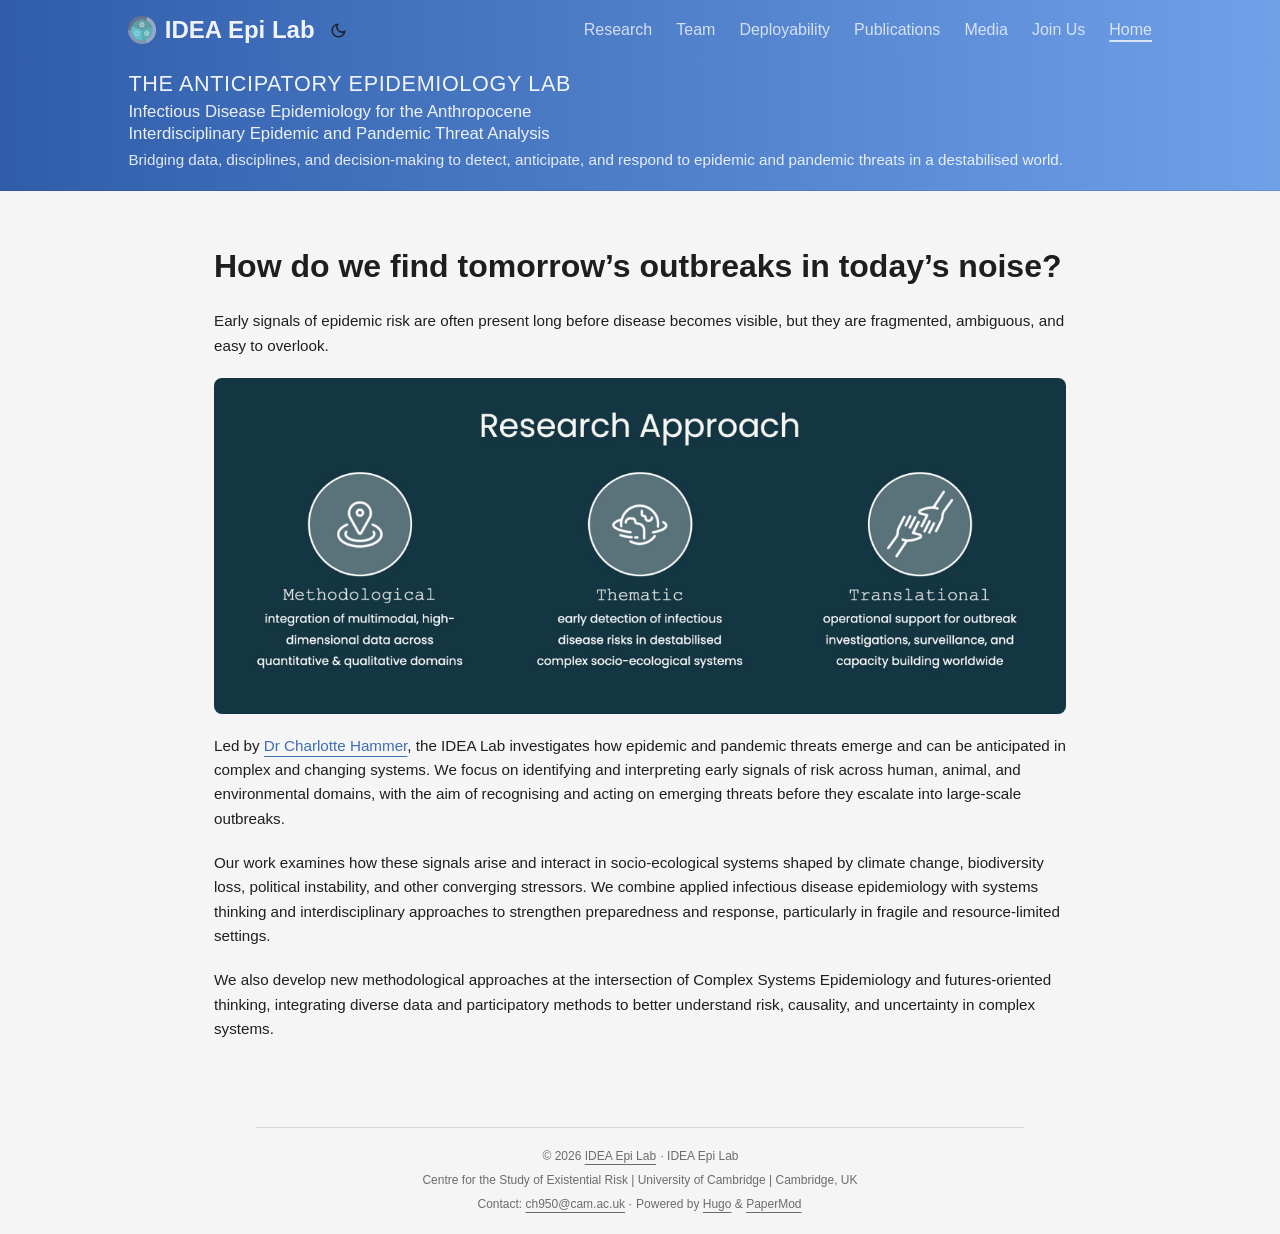
==== commit be1accd2: "deploy: 937c332b1edd267909f4f63100e802b7d8f0e206" ====
--- a/index.html
+++ b/index.html
@@ -152,7 +152,7 @@
   color: rgba(255,255,255,0.92);
   letter-spacing: 0.03em;
 ">
-  The Anticipatory Epidemiology Lab
+  THE ANTICIPATORY EPIDEMIOLOGY LAB
 </div>
 
 
